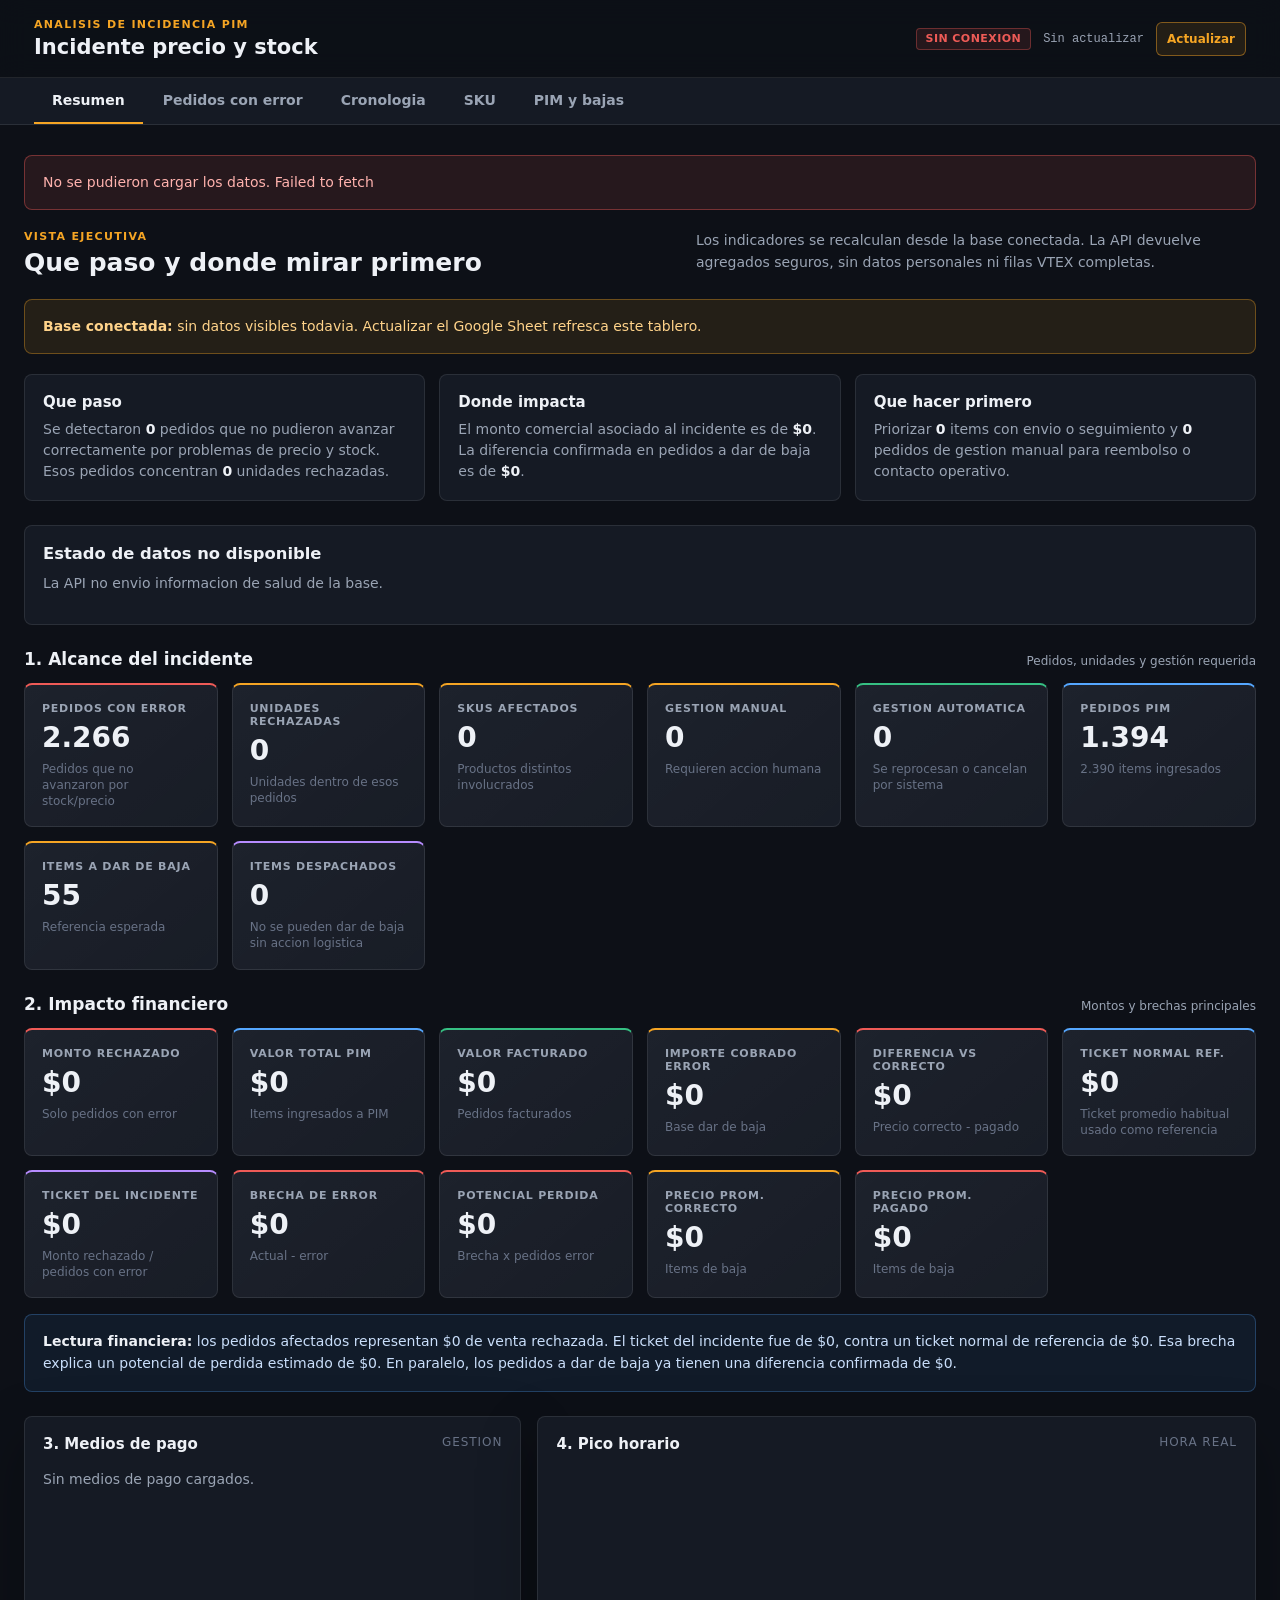
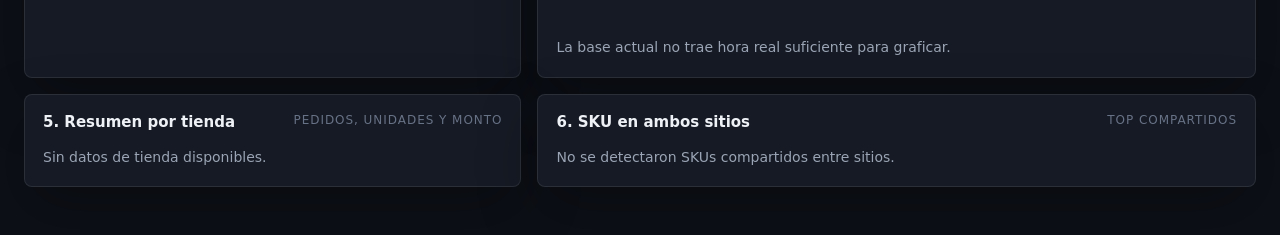
==== index.html @ 4c0b2d89 "Clarify incident summary narrative" ====
<!DOCTYPE html>
<html lang="es">
<head>
  <meta charset="UTF-8">
  <meta name="viewport" content="width=device-width, initial-scale=1.0">
  <title>Incidente PIM - Dashboard operativo</title>
  <link rel="stylesheet" href="styles.css">
</head>
<body>
  <div class="loading-overlay" id="loadingOverlay">
    <div class="loading-spinner"></div>
    <p>Cargando datos del incidente...</p>
  </div>

  <header class="site-header">
    <div>
      <p class="eyebrow">Analisis de incidencia PIM</p>
      <h1>Incidente precio y stock</h1>
    </div>
    <div class="header-actions">
      <span class="status-pill" id="sourceStatus">Conectando</span>
      <span class="last-update" id="lastUpdate">Sin actualizar</span>
      <button class="icon-button" id="refreshButton" type="button" title="Actualizar datos">Actualizar</button>
    </div>
  </header>

  <nav class="nav-tabs" aria-label="Secciones del tablero">
    <button class="nav-tab active" type="button" data-tab="resumen">Resumen</button>
    <button class="nav-tab" type="button" data-tab="errores">Pedidos con error</button>
    <button class="nav-tab" type="button" data-tab="cronologia">Cronologia</button>
    <button class="nav-tab" type="button" data-tab="sku">SKU</button>
    <button class="nav-tab" type="button" data-tab="pim">PIM y bajas</button>
  </nav>

  <main class="main">
    <section class="notice hidden" id="errorBanner"></section>

    <section class="tab-panel active" id="tab-resumen">
      <div class="section-heading">
        <div>
          <p class="eyebrow">Vista ejecutiva</p>
          <h2>Que paso y donde mirar primero</h2>
        </div>
        <p class="section-note">Los indicadores se recalculan desde la base conectada. La API devuelve agregados seguros, sin datos personales ni filas VTEX completas.</p>
      </div>

      <div class="risk-strip" id="riskStrip"></div>
      <div class="story-grid" id="executiveStory"></div>
      <div id="dataHealth"></div>

      <div class="section-subhead">
        <h3>1. Alcance del incidente</h3>
        <span>Pedidos, unidades y gestión requerida</span>
      </div>
      <div class="kpi-grid" id="summaryKpis"></div>

      <div class="section-subhead">
        <h3>2. Impacto financiero</h3>
        <span>Montos y brechas principales</span>
      </div>
      <div class="kpi-grid" id="financialKpis"></div>

      <div class="explain-box" id="financialExplanation"></div>

      <div class="dashboard-grid">
        <article class="panel">
          <div class="panel-header">
            <h3>3. Medios de pago</h3>
            <span>Gestion</span>
          </div>
          <div id="paymentBreakdown"></div>
        </article>

        <article class="panel">
          <div class="panel-header">
            <h3>4. Pico horario</h3>
            <span>Hora real</span>
          </div>
          <div class="hour-chart" id="hourChart"></div>
        </article>
      </div>

      <div class="dashboard-grid lower-grid">
        <article class="panel">
          <div class="panel-header">
            <h3>5. Resumen por tienda</h3>
            <span>Pedidos, unidades y monto</span>
          </div>
          <div id="storeBreakdown"></div>
        </article>

        <article class="panel">
          <div class="panel-header">
            <h3>6. SKU en ambos sitios</h3>
            <span>Top compartidos</span>
          </div>
          <div id="sharedSkuPreview"></div>
        </article>
      </div>
    </section>

    <section class="tab-panel" id="tab-errores">
      <div class="section-heading">
        <div>
          <p class="eyebrow">Pedidos rechazados</p>
          <h2>Pedidos con error</h2>
        </div>
        <p class="section-note">Base orientada a pedidos que no ingresaron a PIM. En modo seguro, esta vista prioriza agregados y evita exponer datos personales.</p>
      </div>

      <div class="toolbar">
        <input class="search-input" id="searchErrores" type="search" placeholder="Buscar pedido, medio de pago o fecha">
        <button class="filter-btn" type="button" data-filter-table="errores" data-filter-field="tipo_pago" data-filter-value="mercado_pago_pro">MercadoPago Pro</button>
        <button class="filter-btn" type="button" data-filter-table="errores" data-filter-field="tipo_pago" data-filter-value="modo">MODO</button>
        <button class="filter-btn" type="button" data-filter-table="errores" data-filter-clear="true">Limpiar</button>
        <span class="row-count" id="countErrores"></span>
      </div>

      <div class="table-wrap">
        <table>
          <thead>
            <tr>
              <th>Fecha alta</th>
              <th>Nro pedido canal</th>
              <th>Medio de pago</th>
              <th>Hora real</th>
              <th>Gestion sugerida</th>
            </tr>
          </thead>
          <tbody id="tbodyErrores"></tbody>
        </table>
      </div>
      <div class="paginator" id="pagerErrores"></div>
    </section>

    <section class="tab-panel" id="tab-cronologia">
      <div class="section-heading">
        <div>
          <p class="eyebrow">Seguimiento</p>
          <h2>Cronologia del incidente</h2>
        </div>
        <p class="section-note">Esta seccion puede alimentarse desde una hoja opcional llamada <strong>cronologia</strong> en Apps Script.</p>
      </div>

      <div class="timeline" id="timeline"></div>
    </section>

    <section class="tab-panel" id="tab-sku">
      <div class="section-heading">
        <div>
          <p class="eyebrow">Productos afectados</p>
          <h2>Analisis por SKU</h2>
        </div>
        <p class="section-note">Ranking calculado desde VTEX o desde una hoja opcional de resumen SKU. No expone datos personales.</p>
      </div>

      <div class="empty-state" id="skuEmpty">
        <h3>Sin ranking SKU disponible</h3>
        <p>Revisar que la hoja <strong>pedidos_vtex</strong> tenga SKU, producto, cantidad y pedido.</p>
      </div>

      <div class="section-subhead">
        <h3>SKUs presentes en ambos sitios</h3>
        <span>Catálogo compartido afectado</span>
      </div>
      <div class="table-wrap hidden" id="sharedSkuTableWrap">
        <table>
          <thead>
            <tr>
              <th>SKU</th>
              <th>Producto</th>
              <th>Sitios</th>
              <th class="td-right">Pedidos</th>
              <th class="td-right">Unidades</th>
              <th class="td-right">Monto</th>
            </tr>
          </thead>
          <tbody id="tbodySharedSku"></tbody>
        </table>
      </div>

      <div class="section-subhead">
        <h3>Ranking general SKU</h3>
        <span>Top por pedidos</span>
      </div>
      <div class="table-wrap hidden" id="skuTableWrap">
        <table>
          <thead>
            <tr>
              <th>SKU</th>
              <th>Producto</th>
              <th>Sitios</th>
              <th class="td-right">Pedidos</th>
              <th class="td-right">Unidades</th>
              <th class="td-right">Monto</th>
            </tr>
          </thead>
          <tbody id="tbodySku"></tbody>
        </table>
      </div>
    </section>

    <section class="tab-panel" id="tab-pim">
      <div class="section-heading">
        <div>
          <p class="eyebrow">Gestion PIM</p>
          <h2>PIM y bajas</h2>
        </div>
        <p class="section-note">Prioriza pedidos a dar de baja y marca envios con seguimiento para accion logistica.</p>
      </div>

      <div class="kpi-grid" id="pimKpis"></div>

      <div class="toolbar">
        <input class="search-input" id="searchBajas" type="search" placeholder="Buscar pedido, SKU, producto o seguimiento">
        <button class="filter-btn" type="button" data-filter-table="bajas" data-filter-dispatch="true">Despachados</button>
        <button class="filter-btn" type="button" data-filter-table="bajas" data-filter-clear="true">Limpiar</button>
        <span class="row-count" id="countBajas"></span>
      </div>

      <div class="table-wrap">
        <table>
          <thead>
            <tr>
              <th>Nro pedido</th>
              <th>SKU</th>
              <th>Producto</th>
              <th class="td-right">Cant.</th>
              <th class="td-right">Pagado</th>
              <th class="td-right">Precio actual</th>
              <th class="td-right">Diff</th>
              <th>Envio</th>
              <th>Seguimiento</th>
              <th>Prioridad</th>
            </tr>
          </thead>
          <tbody id="tbodyBajas"></tbody>
        </table>
      </div>
      <div class="paginator" id="pagerBajas"></div>
    </section>
  </main>

  <script src="config.js"></script>
  <script src="app.js"></script>
</body>
</html>
---- styles.css ----
:root {
  --bg: #0d1017;
  --surface: #151a24;
  --surface-2: #1d2430;
  --surface-3: #232b39;
  --border: rgba(255,255,255,.09);
  --text: #eef1f6;
  --muted: #9aa4b4;
  --quiet: #687286;
  --red: #ef5b57;
  --orange: #f5a524;
  --green: #36c083;
  --blue: #55a7ff;
  --purple: #b78cff;
  --shadow: 0 22px 60px rgba(0,0,0,.28);
}

* {
  box-sizing: border-box;
}

body {
  margin: 0;
  min-height: 100vh;
  background: var(--bg);
  color: var(--text);
  font-family: Inter, "Segoe UI", system-ui, -apple-system, BlinkMacSystemFont, sans-serif;
  font-size: 14px;
}

button,
input {
  font: inherit;
}

.loading-overlay {
  position: fixed;
  inset: 0;
  display: flex;
  z-index: 20;
  align-items: center;
  justify-content: center;
  flex-direction: column;
  gap: 14px;
  background: var(--bg);
  color: var(--muted);
}

.loading-spinner {
  width: 38px;
  height: 38px;
  border-radius: 999px;
  border: 3px solid var(--border);
  border-top-color: var(--orange);
  animation: spin .8s linear infinite;
}

@keyframes spin {
  to { transform: rotate(360deg); }
}

.hidden {
  display: none !important;
}

.site-header {
  position: sticky;
  top: 0;
  z-index: 10;
  display: flex;
  align-items: center;
  justify-content: space-between;
  gap: 20px;
  padding: 18px 34px;
  border-bottom: 1px solid var(--border);
  background: rgba(13,16,23,.94);
  backdrop-filter: blur(14px);
}

.eyebrow {
  margin: 0 0 5px;
  color: var(--orange);
  font-size: 11px;
  font-weight: 750;
  letter-spacing: .12em;
  text-transform: uppercase;
}

h1,
h2,
h3,
p {
  margin-top: 0;
}

h1 {
  margin-bottom: 0;
  font-size: 21px;
  line-height: 1.1;
}

.header-actions {
  display: flex;
  align-items: center;
  gap: 12px;
  color: var(--muted);
  white-space: nowrap;
}

.status-pill,
.badge {
  display: inline-flex;
  align-items: center;
  min-height: 22px;
  padding: 3px 9px;
  border: 1px solid var(--border);
  border-radius: 4px;
  background: var(--surface-2);
  color: var(--muted);
  font-size: 11px;
  font-weight: 750;
  letter-spacing: .04em;
  text-transform: uppercase;
}

.status-pill.ok,
.badge-green { color: var(--green); border-color: rgba(54,192,131,.35); background: rgba(54,192,131,.1); }
.status-pill.warn,
.badge-orange { color: var(--orange); border-color: rgba(245,165,36,.35); background: rgba(245,165,36,.1); }
.status-pill.error,
.badge-red { color: var(--red); border-color: rgba(239,91,87,.35); background: rgba(239,91,87,.11); }
.badge-blue { color: var(--blue); border-color: rgba(85,167,255,.35); background: rgba(85,167,255,.1); }
.badge-purple { color: var(--purple); border-color: rgba(183,140,255,.35); background: rgba(183,140,255,.1); }

.last-update {
  font-family: Consolas, "SFMono-Regular", monospace;
  font-size: 12px;
}

.icon-button {
  min-width: 82px;
  height: 34px;
  padding: 0 10px;
  border: 1px solid rgba(245,165,36,.45);
  border-radius: 6px;
  background: rgba(245,165,36,.1);
  color: var(--orange);
  cursor: pointer;
  font-size: 12px;
  font-weight: 800;
}

.nav-tabs {
  display: flex;
  gap: 2px;
  padding: 0 34px;
  overflow-x: auto;
  border-bottom: 1px solid var(--border);
  background: var(--surface);
}

.nav-tab {
  height: 46px;
  padding: 0 18px;
  border: 0;
  border-bottom: 2px solid transparent;
  background: transparent;
  color: var(--muted);
  cursor: pointer;
  font-weight: 700;
  white-space: nowrap;
}

.nav-tab:hover,
.nav-tab.active {
  color: var(--text);
}

.nav-tab.active {
  border-bottom-color: var(--orange);
}

.main {
  width: min(1420px, calc(100% - 48px));
  margin: 0 auto;
  padding: 30px 0 48px;
}

.tab-panel {
  display: none;
}

.tab-panel.active {
  display: block;
}

.section-heading {
  display: flex;
  justify-content: space-between;
  gap: 28px;
  margin-bottom: 22px;
}

.section-heading h2 {
  margin-bottom: 0;
  font-size: 25px;
}

.section-subhead {
  display: flex;
  align-items: baseline;
  justify-content: space-between;
  gap: 16px;
  margin: 24px 0 14px;
}

.section-subhead h3 {
  margin: 0;
  font-size: 17px;
}

.section-subhead span {
  color: var(--muted);
  font-size: 12px;
}

.section-note {
  max-width: 560px;
  margin-bottom: 0;
  color: var(--muted);
  line-height: 1.55;
}

.notice,
.risk-strip,
.empty-state {
  margin-bottom: 20px;
  padding: 16px 18px;
  border: 1px solid rgba(245,165,36,.35);
  border-radius: 8px;
  background: rgba(245,165,36,.1);
  color: #ffd38a;
  line-height: 1.5;
}

.story-grid {
  display: grid;
  grid-template-columns: repeat(3, minmax(220px, 1fr));
  gap: 14px;
  margin-bottom: 24px;
}

.story-card {
  padding: 18px;
  border: 1px solid var(--border);
  border-radius: 8px;
  background: var(--surface);
}

.story-card h3 {
  margin: 0 0 8px;
  font-size: 15px;
}

.story-card p {
  margin: 0;
  color: var(--muted);
  line-height: 1.5;
}

.story-card strong {
  color: var(--text);
}

.explain-box {
  margin: -8px 0 24px;
  padding: 16px 18px;
  border: 1px solid rgba(85,167,255,.28);
  border-radius: 8px;
  background: rgba(85,167,255,.08);
  color: #c9defa;
  line-height: 1.55;
}

.explain-box strong {
  color: var(--text);
}

.notice.error {
  border-color: rgba(239,91,87,.4);
  background: rgba(239,91,87,.11);
  color: #ffb2ae;
}

.kpi-grid {
  display: grid;
  grid-template-columns: repeat(auto-fit, minmax(190px, 1fr));
  gap: 14px;
  margin-bottom: 24px;
}

.kpi-card {
  min-height: 116px;
  padding: 17px;
  border: 1px solid var(--border);
  border-top: 2px solid var(--accent, var(--blue));
  border-radius: 8px;
  background: linear-gradient(140deg, rgba(255,255,255,.035), rgba(255,255,255,.01)), var(--surface);
}

.kpi-card.red { --accent: var(--red); }
.kpi-card.orange { --accent: var(--orange); }
.kpi-card.green { --accent: var(--green); }
.kpi-card.blue { --accent: var(--blue); }
.kpi-card.purple { --accent: var(--purple); }

.kpi-label {
  margin-bottom: 9px;
  color: var(--muted);
  font-size: 11px;
  font-weight: 800;
  letter-spacing: .07em;
  text-transform: uppercase;
}

.kpi-value {
  font-size: 28px;
  font-weight: 850;
  line-height: 1;
}

.kpi-sub {
  margin-top: 9px;
  color: var(--quiet);
  font-size: 12px;
  line-height: 1.35;
}

.dashboard-grid {
  display: grid;
  grid-template-columns: minmax(320px, .9fr) minmax(420px, 1.3fr);
  gap: 16px;
}

.lower-grid {
  margin-top: 16px;
}

.health-panel {
  margin-bottom: 24px;
  box-shadow: none;
}

.health-grid,
.health-row {
  display: grid;
  grid-template-columns: minmax(180px, 1fr) 90px 120px minmax(180px, 1fr);
  gap: 12px;
  align-items: center;
}

.health-head {
  padding: 0 0 8px;
  color: var(--quiet);
  font-size: 11px;
  font-weight: 850;
  letter-spacing: .08em;
  text-transform: uppercase;
}

.health-row {
  padding: 10px 0;
  border-top: 1px solid var(--border);
}

.health-row strong,
.health-row span {
  display: block;
}

.health-row span,
.health-missing {
  color: var(--muted);
  font-size: 12px;
}

.panel {
  padding: 18px;
  border: 1px solid var(--border);
  border-radius: 8px;
  background: var(--surface);
  box-shadow: var(--shadow);
}

.panel-header {
  display: flex;
  justify-content: space-between;
  gap: 16px;
  margin-bottom: 16px;
  color: var(--quiet);
  font-size: 12px;
  text-transform: uppercase;
  letter-spacing: .08em;
}

.panel-header h3 {
  margin: 0;
  color: var(--text);
  font-size: 15px;
  letter-spacing: 0;
  text-transform: none;
}

.breakdown-row {
  display: grid;
  grid-template-columns: minmax(120px, 1fr) minmax(100px, 180px) 92px 80px;
  align-items: center;
  gap: 12px;
  padding: 10px 0;
  border-top: 1px solid var(--border);
}

.breakdown-row:first-child {
  border-top: 0;
}

.store-row,
.mini-sku-row {
  display: grid;
  grid-template-columns: minmax(120px, 1fr) 80px 90px 110px;
  align-items: center;
  gap: 12px;
  padding: 10px 0;
  border-top: 1px solid var(--border);
}

.mini-sku-row {
  grid-template-columns: minmax(150px, 1fr) 80px 80px 110px;
}

.store-row:first-child,
.mini-sku-row:first-child {
  border-top: 0;
}

.mini-title {
  overflow: hidden;
  color: var(--text);
  font-weight: 700;
  text-overflow: ellipsis;
  white-space: nowrap;
}

.mini-sub {
  color: var(--quiet);
  font-family: Consolas, "SFMono-Regular", monospace;
  font-size: 11px;
}

.bar-track {
  height: 8px;
  overflow: hidden;
  border-radius: 999px;
  background: var(--surface-3);
}

.bar-fill {
  height: 100%;
  border-radius: inherit;
  background: var(--blue);
}

.hour-chart {
  display: grid;
  grid-template-columns: repeat(auto-fit, minmax(36px, 1fr));
  align-items: end;
  gap: 9px;
  min-height: 190px;
  padding-top: 12px;
}

.hour-item {
  display: grid;
  align-items: end;
  gap: 8px;
  min-width: 0;
}

.hour-value {
  min-height: 16px;
  color: var(--muted);
  font-family: Consolas, "SFMono-Regular", monospace;
  font-size: 11px;
  text-align: center;
}

.hour-bar {
  width: 100%;
  min-height: 5px;
  border-radius: 4px 4px 0 0;
  background: var(--blue);
}

.hour-label {
  color: var(--quiet);
  font-family: Consolas, "SFMono-Regular", monospace;
  font-size: 11px;
  text-align: center;
}

.toolbar {
  display: flex;
  align-items: center;
  gap: 10px;
  flex-wrap: wrap;
  margin-bottom: 14px;
}

.search-input {
  width: min(420px, 100%);
  height: 38px;
  padding: 0 12px;
  border: 1px solid var(--border);
  border-radius: 6px;
  background: var(--surface);
  color: var(--text);
  outline: none;
}

.search-input:focus {
  border-color: rgba(85,167,255,.6);
}

.filter-btn {
  min-height: 36px;
  border: 1px solid var(--border);
  border-radius: 6px;
  background: var(--surface-2);
  color: var(--muted);
  cursor: pointer;
  font-weight: 700;
  padding: 0 12px;
}

.filter-btn.active,
.filter-btn:hover {
  color: var(--text);
  border-color: rgba(245,165,36,.45);
}

.row-count {
  margin-left: auto;
  color: var(--muted);
  font-family: Consolas, "SFMono-Regular", monospace;
  font-size: 12px;
}

.table-wrap {
  overflow-x: auto;
  border: 1px solid var(--border);
  border-radius: 8px;
  background: var(--surface);
}

table {
  width: 100%;
  border-collapse: collapse;
}

th,
td {
  padding: 11px 13px;
  border-bottom: 1px solid var(--border);
  text-align: left;
  vertical-align: middle;
}

th {
  background: var(--surface-2);
  color: var(--muted);
  font-size: 11px;
  font-weight: 850;
  letter-spacing: .08em;
  text-transform: uppercase;
  white-space: nowrap;
}

td {
  color: #dfe4ee;
  font-size: 13px;
}

tr.flagged td {
  background: rgba(239,91,87,.08);
}

.td-right {
  text-align: right;
}

.td-mono {
  font-family: Consolas, "SFMono-Regular", monospace;
  font-size: 12px;
}

.paginator {
  display: flex;
  justify-content: flex-end;
  gap: 6px;
  margin-top: 14px;
}

.page-btn {
  min-width: 34px;
  height: 32px;
  border: 1px solid var(--border);
  border-radius: 6px;
  background: var(--surface);
  color: var(--muted);
  cursor: pointer;
}

.page-btn.active {
  color: var(--orange);
  border-color: rgba(245,165,36,.45);
}

.page-btn:disabled {
  opacity: .45;
  cursor: default;
}

.timeline {
  display: grid;
  gap: 12px;
}

.timeline-item {
  display: grid;
  grid-template-columns: 86px 1fr;
  gap: 14px;
  padding: 15px;
  border: 1px solid var(--border);
  border-radius: 8px;
  background: var(--surface);
}

.timeline-time {
  color: var(--orange);
  font-family: Consolas, "SFMono-Regular", monospace;
  font-weight: 800;
}

.timeline-title {
  margin-bottom: 5px;
  font-weight: 800;
}

.timeline-desc {
  margin-bottom: 0;
  color: var(--muted);
  line-height: 1.5;
}

.empty-state {
  border-color: var(--border);
  background: var(--surface);
  color: var(--muted);
}

.empty-state h3 {
  margin-bottom: 6px;
  color: var(--text);
}

@media (max-width: 860px) {
  .site-header,
  .section-heading,
  .dashboard-grid,
  .story-grid {
    grid-template-columns: 1fr;
  }

  .site-header,
  .section-heading {
    display: grid;
  }

  .site-header,
  .nav-tabs {
    padding-left: 18px;
    padding-right: 18px;
  }

  .main {
    width: min(100% - 24px, 1420px);
  }

  .header-actions {
    flex-wrap: wrap;
    white-space: normal;
  }

  .row-count {
    margin-left: 0;
  }

  .breakdown-row {
    grid-template-columns: 1fr;
  }

  .store-row,
  .mini-sku-row {
    grid-template-columns: 1fr;
  }

  .health-grid,
  .health-row {
    grid-template-columns: 1fr;
  }
}
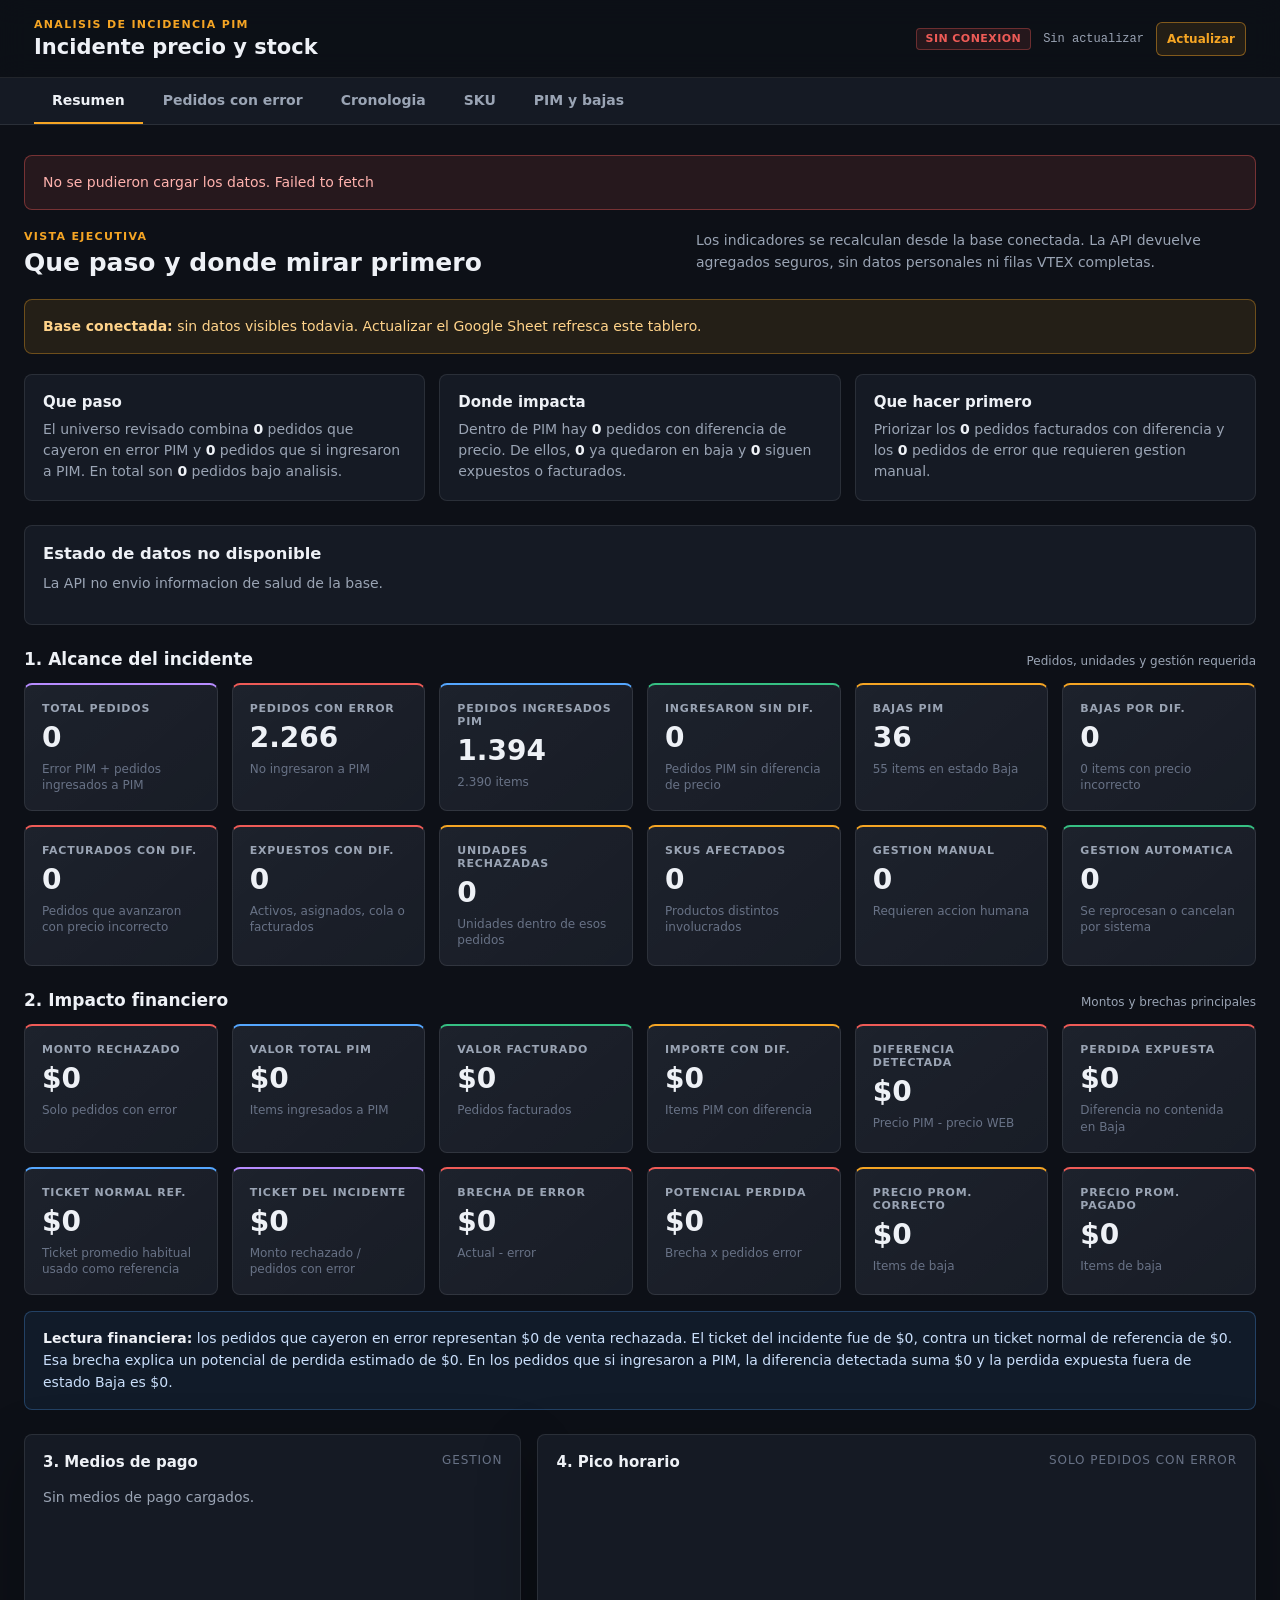
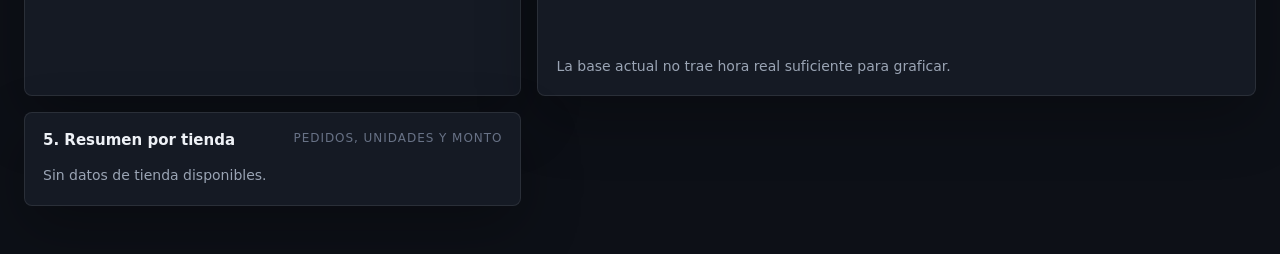
==== commit 91e29022: "Use PIM sheet for price-difference bajas" ====
--- a/index.html
+++ b/index.html
@@ -74,7 +74,7 @@
         <article class="panel">
           <div class="panel-header">
             <h3>4. Pico horario</h3>
-            <span>Hora real</span>
+            <span>Solo pedidos con error</span>
           </div>
           <div class="hour-chart" id="hourChart"></div>
         </article>
@@ -88,14 +88,6 @@
           </div>
           <div id="storeBreakdown"></div>
         </article>
-
-        <article class="panel">
-          <div class="panel-header">
-            <h3>6. SKU en ambos sitios</h3>
-            <span>Top compartidos</span>
-          </div>
-          <div id="sharedSkuPreview"></div>
-        </article>
       </div>
     </section>
 
@@ -105,10 +97,23 @@
           <p class="eyebrow">Pedidos rechazados</p>
           <h2>Pedidos con error</h2>
         </div>
-        <p class="section-note">Base orientada a pedidos que no ingresaron a PIM. En modo seguro, esta vista prioriza agregados y evita exponer datos personales.</p>
-      </div>
-
-      <div class="toolbar">
+        <p class="section-note">Vista operativa protegida. Muestra solo datos necesarios para validar el incidente, sin clientes, emails, telefonos ni direcciones.</p>
+      </div>
+
+      <div class="unlock-panel" id="errorsUnlockPanel">
+        <div>
+          <p class="eyebrow">Acceso protegido</p>
+          <h3>Desbloquear detalle saneado</h3>
+          <p>Ingresar la clave operativa para ver los pedidos con error. La API solo entrega campos seguros.</p>
+        </div>
+        <div class="unlock-actions">
+          <input class="password-input" id="errorPassword" type="password" autocomplete="current-password" placeholder="Clave de acceso">
+          <button class="primary-btn" id="unlockErrorsButton" type="button">Ver pedidos</button>
+          <span class="unlock-status" id="errorUnlockStatus">Detalle bloqueado</span>
+        </div>
+      </div>
+
+      <div class="toolbar locked" id="errorsToolbar">
         <input class="search-input" id="searchErrores" type="search" placeholder="Buscar pedido, medio de pago o fecha">
         <button class="filter-btn" type="button" data-filter-table="errores" data-filter-field="tipo_pago" data-filter-value="mercado_pago_pro">MercadoPago Pro</button>
         <button class="filter-btn" type="button" data-filter-table="errores" data-filter-field="tipo_pago" data-filter-value="modo">MODO</button>
@@ -124,7 +129,10 @@
               <th>Nro pedido canal</th>
               <th>Medio de pago</th>
               <th>Hora real</th>
-              <th>Gestion sugerida</th>
+              <th>Gestion</th>
+              <th>Sitio</th>
+              <th>Unidades</th>
+              <th>Monto</th>
             </tr>
           </thead>
           <tbody id="tbodyErrores"></tbody>
@@ -151,7 +159,7 @@
           <p class="eyebrow">Productos afectados</p>
           <h2>Analisis por SKU</h2>
         </div>
-        <p class="section-note">Ranking calculado desde VTEX o desde una hoja opcional de resumen SKU. No expone datos personales.</p>
+        <p class="section-note">Ranking calculado desde los pedidos VTEX que cayeron en error. El monto sale de la suma de precio total del SKU en esos pedidos.</p>
       </div>
 
       <div class="empty-state" id="skuEmpty">
@@ -160,28 +168,8 @@
       </div>
 
       <div class="section-subhead">
-        <h3>SKUs presentes en ambos sitios</h3>
-        <span>Catálogo compartido afectado</span>
-      </div>
-      <div class="table-wrap hidden" id="sharedSkuTableWrap">
-        <table>
-          <thead>
-            <tr>
-              <th>SKU</th>
-              <th>Producto</th>
-              <th>Sitios</th>
-              <th class="td-right">Pedidos</th>
-              <th class="td-right">Unidades</th>
-              <th class="td-right">Monto</th>
-            </tr>
-          </thead>
-          <tbody id="tbodySharedSku"></tbody>
-        </table>
-      </div>
-
-      <div class="section-subhead">
         <h3>Ranking general SKU</h3>
-        <span>Top por pedidos</span>
+        <span>Monto = suma del precio total VTEX de pedidos con error</span>
       </div>
       <div class="table-wrap hidden" id="skuTableWrap">
         <table>
@@ -206,14 +194,14 @@
           <p class="eyebrow">Gestion PIM</p>
           <h2>PIM y bajas</h2>
         </div>
-        <p class="section-note">Prioriza pedidos a dar de baja y marca envios con seguimiento para accion logistica.</p>
+        <p class="section-note">Las bajas se toman desde <strong>pedidos_pim</strong>. Se separan bajas normales, bajas por diferencia de precio y pedidos que siguieron activos o facturados con diferencia.</p>
       </div>
 
       <div class="kpi-grid" id="pimKpis"></div>
 
       <div class="toolbar">
-        <input class="search-input" id="searchBajas" type="search" placeholder="Buscar pedido, SKU, producto o seguimiento">
-        <button class="filter-btn" type="button" data-filter-table="bajas" data-filter-dispatch="true">Despachados</button>
+        <input class="search-input" id="searchBajas" type="search" placeholder="Buscar pedido, SKU, producto o estado">
+        <button class="filter-btn" type="button" data-filter-table="bajas" data-filter-dispatch="true">Facturados con diferencia</button>
         <button class="filter-btn" type="button" data-filter-table="bajas" data-filter-clear="true">Limpiar</button>
         <span class="row-count" id="countBajas"></span>
       </div>
@@ -229,8 +217,8 @@
               <th class="td-right">Pagado</th>
               <th class="td-right">Precio actual</th>
               <th class="td-right">Diff</th>
-              <th>Envio</th>
-              <th>Seguimiento</th>
+              <th>Estado PIM</th>
+              <th>Tipo</th>
               <th>Prioridad</th>
             </tr>
           </thead>
--- a/styles.css
+++ b/styles.css
@@ -516,6 +516,97 @@
   margin-bottom: 14px;
 }
 
+.unlock-panel {
+  display: flex;
+  align-items: center;
+  justify-content: space-between;
+  gap: 18px;
+  margin-bottom: 14px;
+  padding: 16px 18px;
+  border: 1px solid rgba(85,167,255,.28);
+  border-radius: 8px;
+  background: linear-gradient(90deg, rgba(85,167,255,.10), rgba(245,165,36,.06));
+}
+
+.unlock-panel h3 {
+  margin: 3px 0 5px;
+  font-size: 17px;
+}
+
+.unlock-panel p {
+  margin: 0;
+  color: var(--muted);
+  line-height: 1.45;
+}
+
+.unlock-actions {
+  display: flex;
+  align-items: center;
+  justify-content: flex-end;
+  gap: 10px;
+  flex-wrap: wrap;
+}
+
+.password-input {
+  width: min(240px, 100%);
+  height: 38px;
+  padding: 0 12px;
+  border: 1px solid var(--border);
+  border-radius: 6px;
+  background: var(--surface);
+  color: var(--text);
+  outline: none;
+}
+
+.password-input:focus {
+  border-color: rgba(85,167,255,.6);
+}
+
+.primary-btn {
+  min-height: 38px;
+  border: 1px solid rgba(245,165,36,.55);
+  border-radius: 6px;
+  background: rgba(245,165,36,.16);
+  color: var(--orange);
+  cursor: pointer;
+  font-weight: 850;
+  padding: 0 14px;
+}
+
+.primary-btn:hover {
+  border-color: rgba(245,165,36,.85);
+  color: var(--text);
+}
+
+.primary-btn:disabled {
+  cursor: wait;
+  opacity: .65;
+}
+
+.unlock-status {
+  min-width: 132px;
+  color: var(--muted);
+  font-family: Consolas, "SFMono-Regular", monospace;
+  font-size: 12px;
+}
+
+.unlock-status.ok {
+  color: var(--green);
+}
+
+.unlock-status.error {
+  color: var(--red);
+}
+
+.toolbar.locked {
+  opacity: .55;
+}
+
+.toolbar.locked input,
+.toolbar.locked button {
+  pointer-events: none;
+}
+
 .search-input {
   width: min(420px, 100%);
   height: 38px;
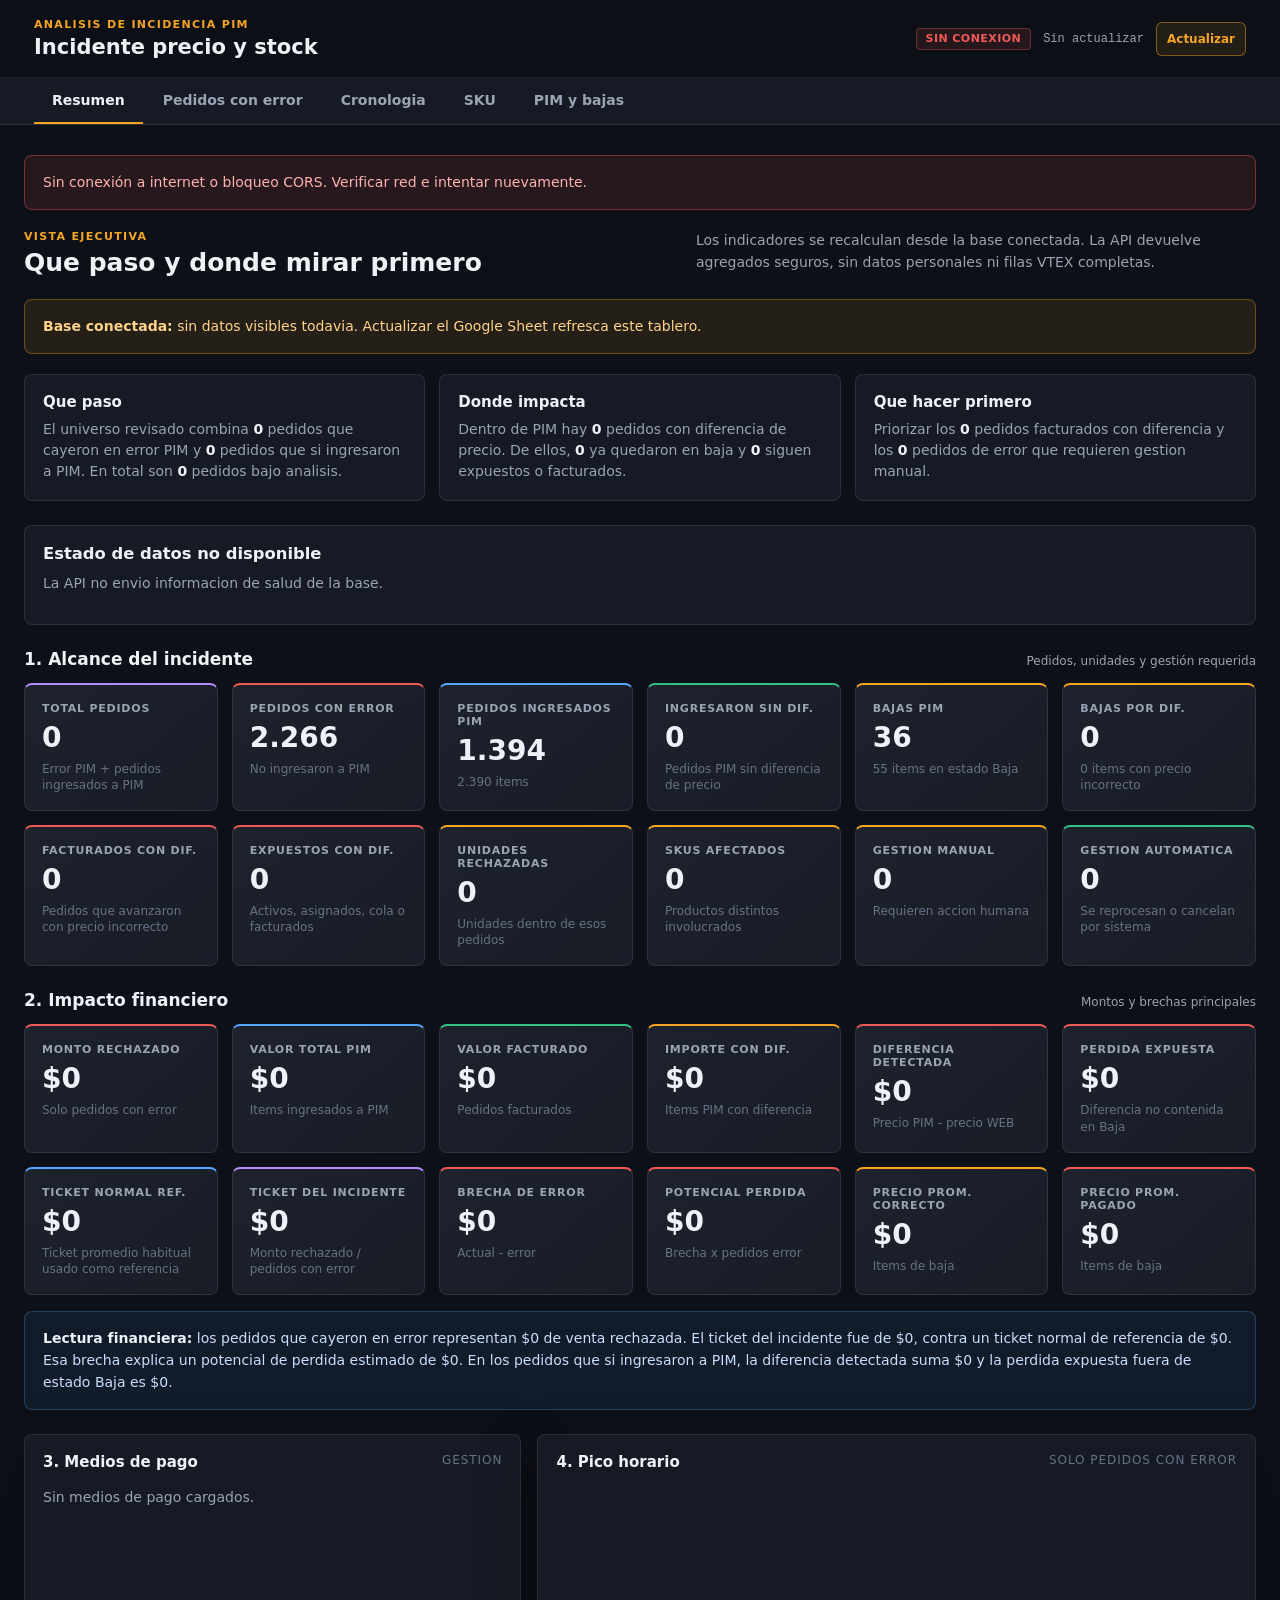
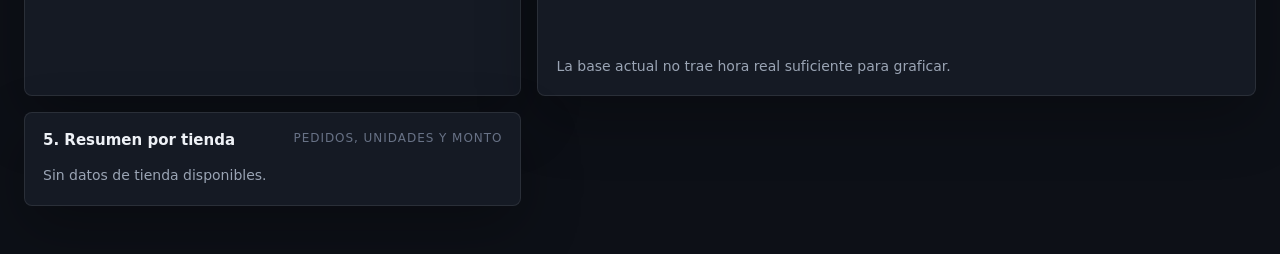
==== commit 9af3b3b1: "Add CSV export for pedidos-error and bajas-prioritarias tables exportCsv() generates a BOM-prefixed " ====
--- a/index.html
+++ b/index.html
@@ -119,6 +119,7 @@
         <button class="filter-btn" type="button" data-filter-table="errores" data-filter-field="tipo_pago" data-filter-value="modo">MODO</button>
         <button class="filter-btn" type="button" data-filter-table="errores" data-filter-clear="true">Limpiar</button>
         <span class="row-count" id="countErrores"></span>
+        <button class="filter-btn" type="button" id="exportErroresBtn">Exportar CSV</button>
       </div>
 
       <div class="table-wrap">
@@ -204,6 +205,7 @@
         <button class="filter-btn" type="button" data-filter-table="bajas" data-filter-dispatch="true">Facturados con diferencia</button>
         <button class="filter-btn" type="button" data-filter-table="bajas" data-filter-clear="true">Limpiar</button>
         <span class="row-count" id="countBajas"></span>
+        <button class="filter-btn" type="button" id="exportBajasBtn">Exportar CSV</button>
       </div>
 
       <div class="table-wrap">
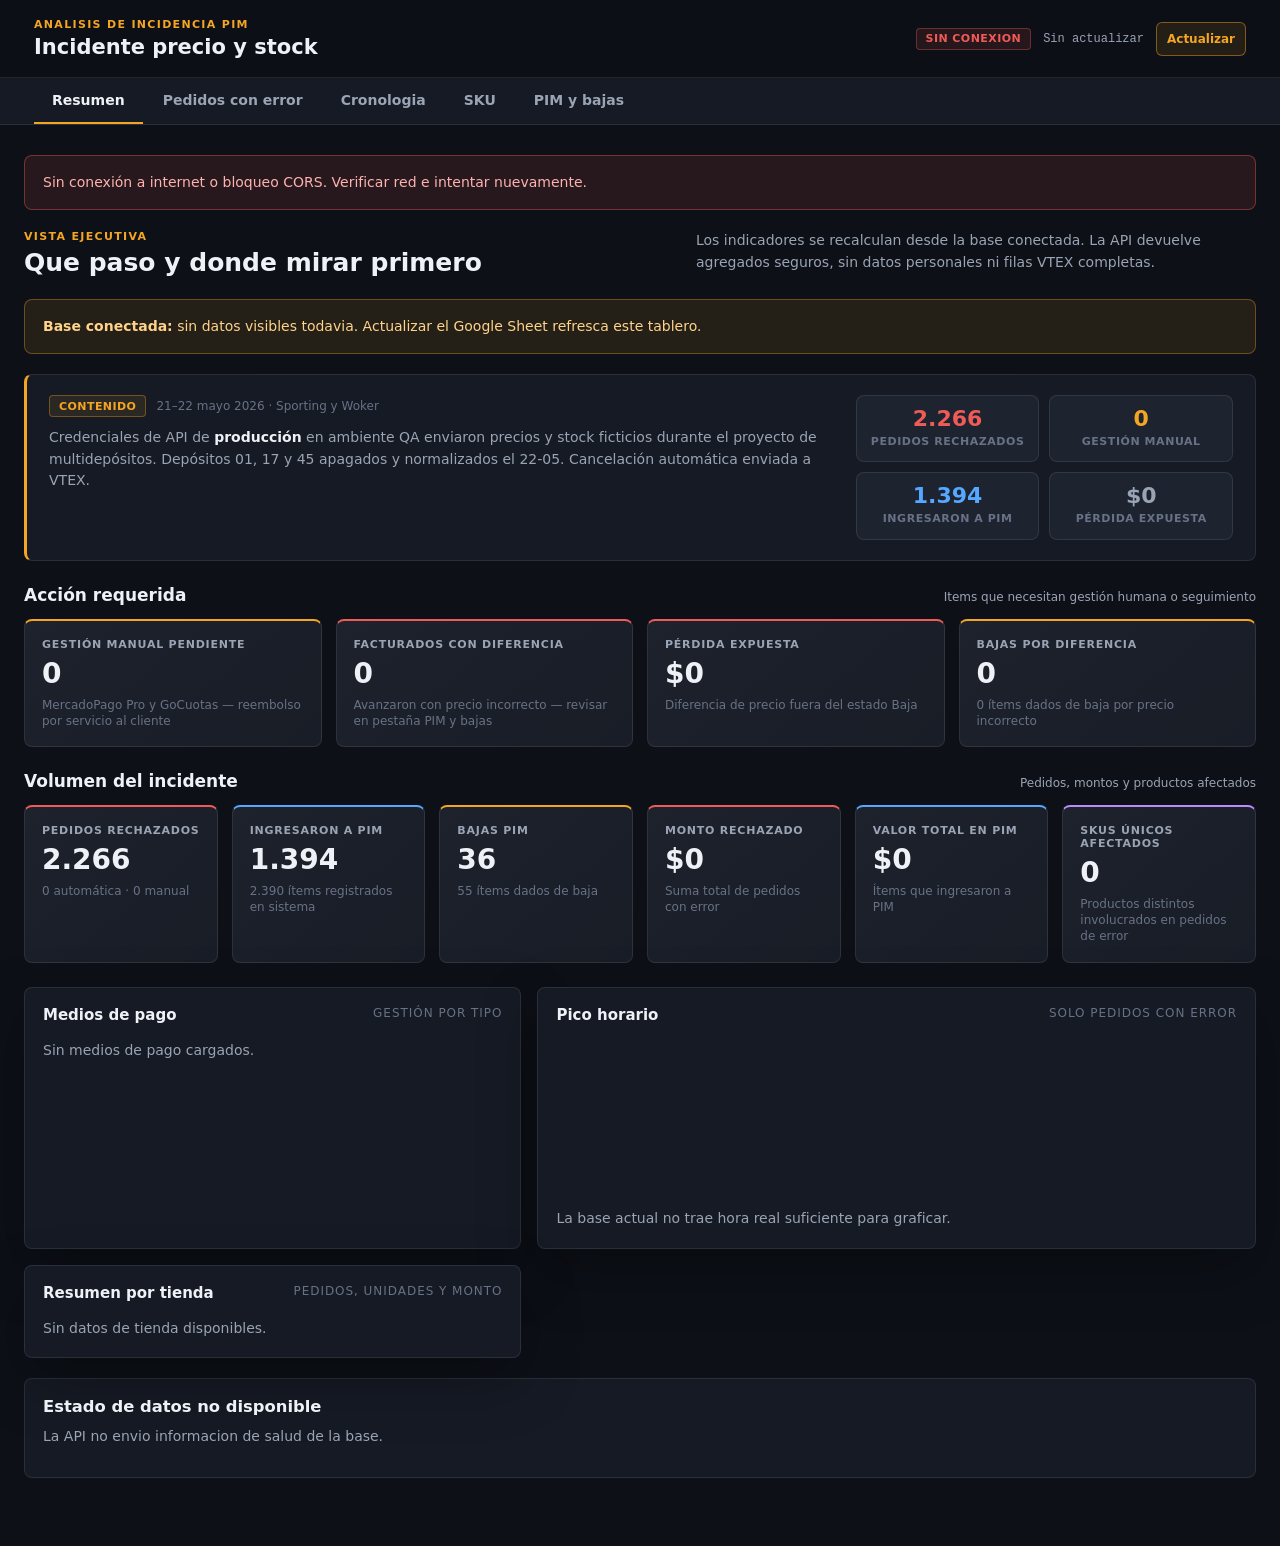
==== commit 02eb109d: "Audit dashboard: improve clarity, reduce noise, add visual hierarchy - Replace verbose 5-card execut" ====
--- a/index.html
+++ b/index.html
@@ -45,35 +45,32 @@
       </div>
 
       <div class="risk-strip" id="riskStrip"></div>
-      <div class="story-grid" id="executiveStory"></div>
-      <div id="dataHealth"></div>
+      <div id="executiveStory"></div>
 
       <div class="section-subhead">
-        <h3>1. Alcance del incidente</h3>
-        <span>Pedidos, unidades y gestión requerida</span>
+        <h3>Acción requerida</h3>
+        <span>Items que necesitan gestión humana o seguimiento</span>
       </div>
       <div class="kpi-grid" id="summaryKpis"></div>
 
       <div class="section-subhead">
-        <h3>2. Impacto financiero</h3>
-        <span>Montos y brechas principales</span>
+        <h3>Volumen del incidente</h3>
+        <span>Pedidos, montos y productos afectados</span>
       </div>
       <div class="kpi-grid" id="financialKpis"></div>
-
-      <div class="explain-box" id="financialExplanation"></div>
 
       <div class="dashboard-grid">
         <article class="panel">
           <div class="panel-header">
-            <h3>3. Medios de pago</h3>
-            <span>Gestion</span>
+            <h3>Medios de pago</h3>
+            <span>Gestión por tipo</span>
           </div>
           <div id="paymentBreakdown"></div>
         </article>
 
         <article class="panel">
           <div class="panel-header">
-            <h3>4. Pico horario</h3>
+            <h3>Pico horario</h3>
             <span>Solo pedidos con error</span>
           </div>
           <div class="hour-chart" id="hourChart"></div>
@@ -83,12 +80,14 @@
       <div class="dashboard-grid lower-grid">
         <article class="panel">
           <div class="panel-header">
-            <h3>5. Resumen por tienda</h3>
+            <h3>Resumen por tienda</h3>
             <span>Pedidos, unidades y monto</span>
           </div>
           <div id="storeBreakdown"></div>
         </article>
       </div>
+
+      <div id="dataHealth"></div>
     </section>
 
     <section class="tab-panel" id="tab-errores">
@@ -146,9 +145,16 @@
       <div class="section-heading">
         <div>
           <p class="eyebrow">Seguimiento</p>
-          <h2>Cronologia del incidente</h2>
-        </div>
-        <p class="section-note">Esta seccion puede alimentarse desde una hoja opcional llamada <strong>cronologia</strong> en Apps Script.</p>
+          <h2>Cronología del incidente</h2>
+        </div>
+        <p class="section-note">Eventos del 21 y 22 de mayo 2026. Se puede actualizar desde la hoja <strong>cronologia</strong> en Apps Script.</p>
+      </div>
+
+      <div class="timeline-legend">
+        <span class="badge badge-blue">Detección</span>
+        <span class="badge badge-orange">Acción</span>
+        <span class="badge badge-purple">Escalado</span>
+        <span class="badge badge-green">Resolución</span>
       </div>
 
       <div class="timeline" id="timeline"></div>
@@ -158,9 +164,9 @@
       <div class="section-heading">
         <div>
           <p class="eyebrow">Productos afectados</p>
-          <h2>Analisis por SKU</h2>
-        </div>
-        <p class="section-note">Ranking calculado desde los pedidos VTEX que cayeron en error. El monto sale de la suma de precio total del SKU en esos pedidos.</p>
+          <h2>Análisis por SKU</h2>
+        </div>
+        <p class="section-note">Ranking calculado desde los pedidos VTEX que cayeron en error. Monto = suma del precio total VTEX en esos pedidos.</p>
       </div>
 
       <div class="empty-state" id="skuEmpty">
@@ -168,9 +174,14 @@
         <p>Revisar que la hoja <strong>pedidos_vtex</strong> tenga SKU, producto, cantidad y pedido.</p>
       </div>
 
+      <div class="toolbar" id="skuToolbar">
+        <input class="search-input" id="searchSku" type="search" placeholder="Buscar SKU o producto">
+        <span class="row-count" id="countSku"></span>
+      </div>
+
       <div class="section-subhead">
-        <h3>Ranking general SKU</h3>
-        <span>Monto = suma del precio total VTEX de pedidos con error</span>
+        <h3>Ranking por impacto</h3>
+        <span>Ordenado por pedidos con error · monto = suma precio VTEX</span>
       </div>
       <div class="table-wrap hidden" id="skuTableWrap">
         <table>
@@ -192,18 +203,18 @@
     <section class="tab-panel" id="tab-pim">
       <div class="section-heading">
         <div>
-          <p class="eyebrow">Gestion PIM</p>
+          <p class="eyebrow">Gestión PIM</p>
           <h2>PIM y bajas</h2>
         </div>
-        <p class="section-note">Las bajas se toman desde <strong>pedidos_pim</strong>. Se separan bajas normales, bajas por diferencia de precio y pedidos que siguieron activos o facturados con diferencia.</p>
+        <p class="section-note">Pedidos que ingresaron a PIM. Las filas en rojo son <strong>urgentes</strong>: ya estaban facturados o despachados con precio incorrecto.</p>
       </div>
 
       <div class="kpi-grid" id="pimKpis"></div>
 
       <div class="toolbar">
         <input class="search-input" id="searchBajas" type="search" placeholder="Buscar pedido, SKU, producto o estado">
-        <button class="filter-btn" type="button" data-filter-table="bajas" data-filter-dispatch="true">Facturados con diferencia</button>
-        <button class="filter-btn" type="button" data-filter-table="bajas" data-filter-clear="true">Limpiar</button>
+        <button class="filter-btn" type="button" data-filter-table="bajas" data-filter-dispatch="true">Solo urgentes (facturados)</button>
+        <button class="filter-btn" type="button" data-filter-table="bajas" data-filter-clear="true">Limpiar filtro</button>
         <span class="row-count" id="countBajas"></span>
         <button class="filter-btn" type="button" id="exportBajasBtn">Exportar CSV</button>
       </div>
@@ -217,10 +228,9 @@
               <th>Producto</th>
               <th class="td-right">Cant.</th>
               <th class="td-right">Pagado</th>
-              <th class="td-right">Precio actual</th>
-              <th class="td-right">Diff</th>
+              <th class="td-right">Precio correcto</th>
+              <th class="td-right">Diferencia</th>
               <th>Estado PIM</th>
-              <th>Tipo</th>
               <th>Prioridad</th>
             </tr>
           </thead>
--- a/styles.css
+++ b/styles.css
@@ -764,6 +764,145 @@
   color: var(--text);
 }
 
+/* ── Incident brief ─────────────────────────────────────────── */
+.incident-brief {
+  display: grid;
+  grid-template-columns: 1fr auto;
+  gap: 24px;
+  align-items: start;
+  margin-bottom: 24px;
+  padding: 20px 22px;
+  border: 1px solid var(--border);
+  border-left: 3px solid var(--orange);
+  border-radius: 8px;
+  background: var(--surface);
+}
+
+.brief-meta {
+  display: flex;
+  align-items: center;
+  gap: 10px;
+  margin-bottom: 10px;
+}
+
+.brief-date {
+  color: var(--quiet);
+  font-size: 12px;
+}
+
+.brief-cause {
+  color: var(--muted);
+  line-height: 1.55;
+  margin: 0 0 10px;
+}
+
+.brief-cause strong { color: var(--text); }
+
+.brief-alert {
+  padding: 9px 12px;
+  border: 1px solid rgba(245,165,36,.28);
+  border-radius: 6px;
+  background: rgba(245,165,36,.09);
+  color: #ffd38a;
+  font-size: 13px;
+  line-height: 1.4;
+}
+
+.brief-alert strong { color: var(--orange); }
+
+.brief-stats {
+  display: grid;
+  grid-template-columns: repeat(2, 1fr);
+  gap: 10px;
+}
+
+.brief-stat {
+  padding: 12px 14px;
+  border: 1px solid var(--border);
+  border-radius: 8px;
+  background: var(--surface-2);
+  text-align: center;
+  min-width: 96px;
+}
+
+.brief-val {
+  font-size: 22px;
+  font-weight: 850;
+  line-height: 1;
+  margin-bottom: 5px;
+}
+
+.brief-val.red    { color: var(--red); }
+.brief-val.orange { color: var(--orange); }
+.brief-val.blue   { color: var(--blue); }
+.brief-val.green  { color: var(--green); }
+.brief-val.muted  { color: var(--muted); }
+
+.brief-key {
+  color: var(--quiet);
+  font-size: 11px;
+  font-weight: 700;
+  text-transform: uppercase;
+  letter-spacing: .05em;
+  line-height: 1.3;
+}
+
+/* ── Timeline types ─────────────────────────────────────────── */
+.timeline-item.tl-detection  { border-left: 3px solid var(--blue); }
+.timeline-item.tl-action      { border-left: 3px solid var(--orange); }
+.timeline-item.tl-escalation  { border-left: 3px solid var(--purple); }
+.timeline-item.tl-resolution  { border-left: 3px solid var(--green); }
+
+.timeline-title-row {
+  display: flex;
+  justify-content: space-between;
+  align-items: flex-start;
+  gap: 12px;
+  margin-bottom: 5px;
+}
+
+.timeline-title-row .timeline-title {
+  margin-bottom: 0;
+  flex: 1;
+}
+
+.timeline-day-sep {
+  display: flex;
+  align-items: center;
+  gap: 12px;
+  margin: 20px 0 8px;
+  color: var(--quiet);
+  font-size: 11px;
+  font-weight: 850;
+  letter-spacing: .1em;
+  text-transform: uppercase;
+}
+
+.timeline-day-sep::after {
+  content: "";
+  flex: 1;
+  height: 1px;
+  background: var(--border);
+}
+
+.timeline-legend {
+  display: flex;
+  gap: 8px;
+  flex-wrap: wrap;
+  margin-bottom: 18px;
+}
+
+/* ── Diff column ────────────────────────────────────────────── */
+.td-diff-neg {
+  color: var(--red);
+  font-weight: 700;
+}
+
+/* ── Data health (movido al final) ──────────────────────────── */
+#dataHealth {
+  margin-top: 20px;
+}
+
 @media (max-width: 860px) {
   .site-header,
   .section-heading,
@@ -809,4 +948,12 @@
   .health-row {
     grid-template-columns: 1fr;
   }
-}
+
+  .incident-brief {
+    grid-template-columns: 1fr;
+  }
+
+  .brief-stats {
+    grid-template-columns: repeat(2, 1fr);
+  }
+}
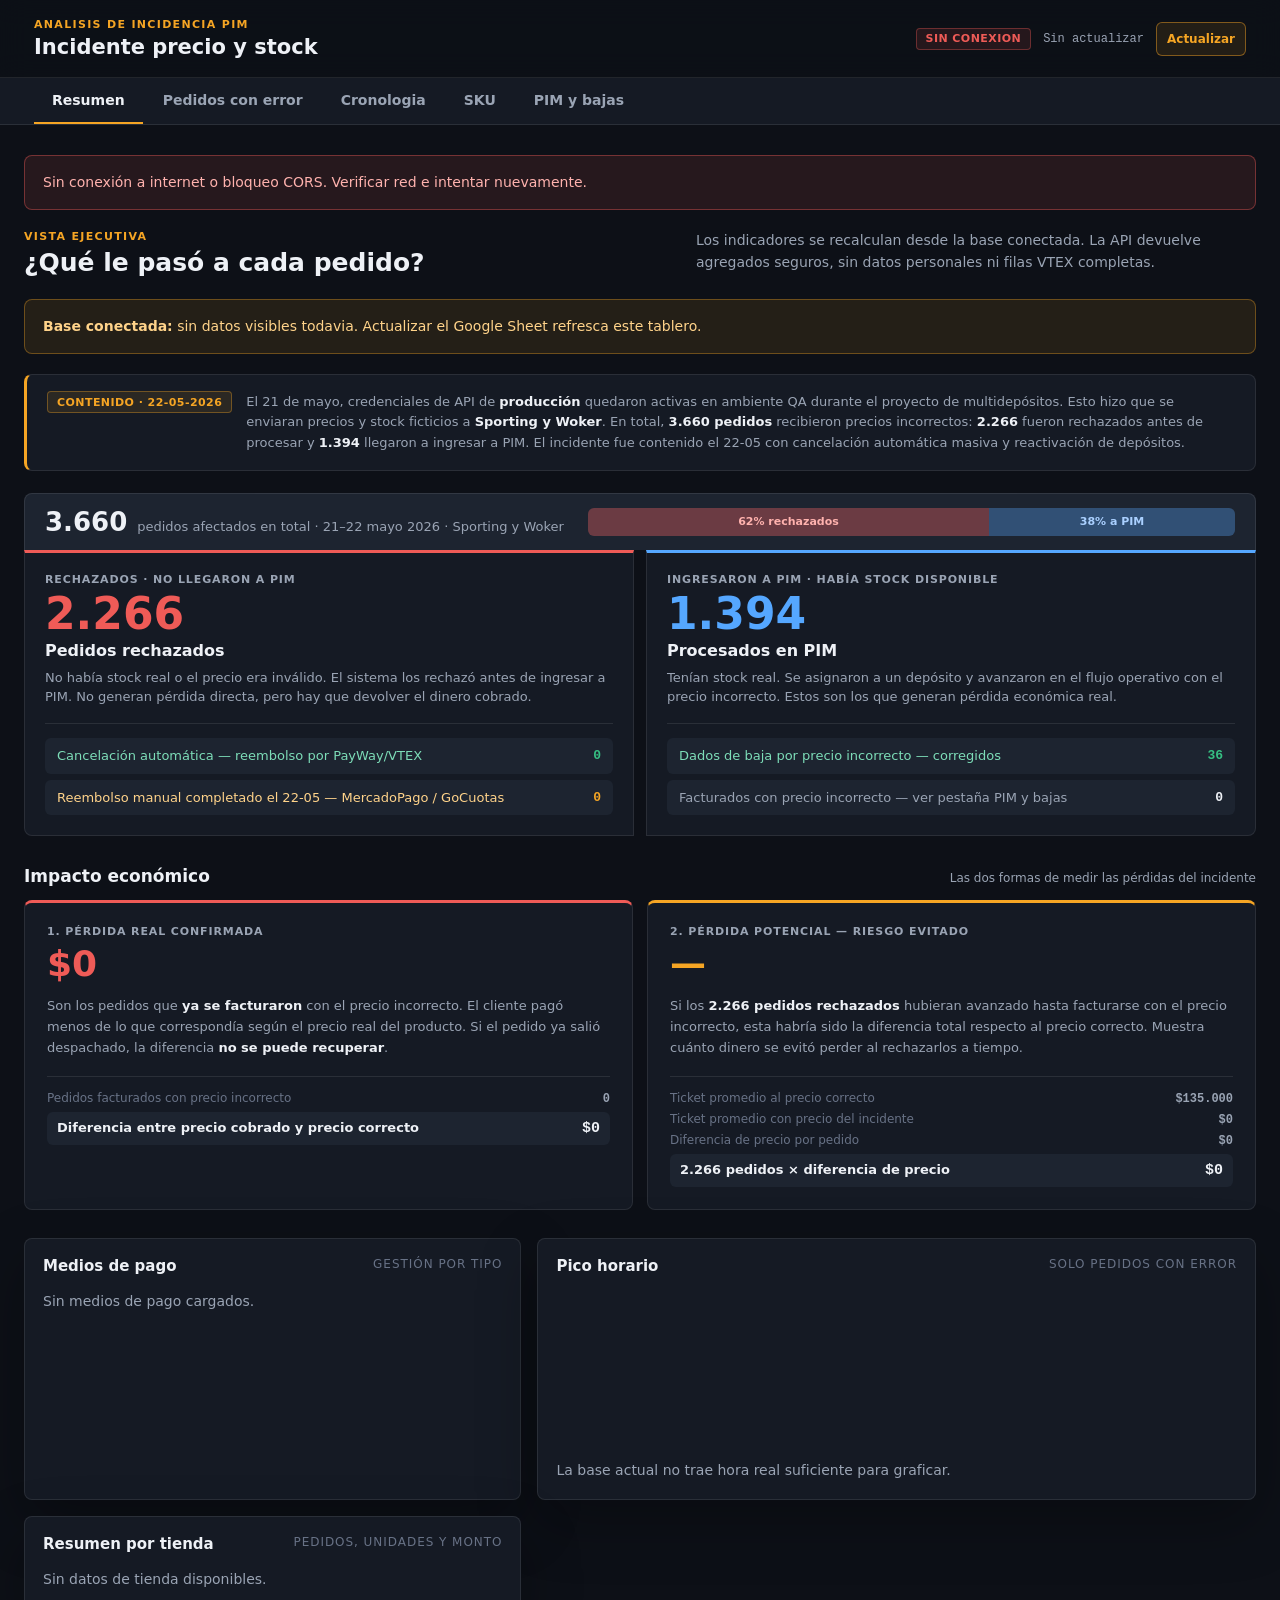
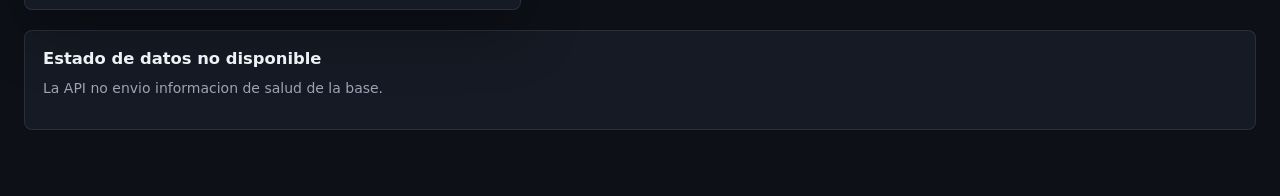
==== commit 86a79cd9: "Redesign Resumen tab: order flow + financial impact cards" ====
--- a/index.html
+++ b/index.html
@@ -39,25 +39,20 @@
       <div class="section-heading">
         <div>
           <p class="eyebrow">Vista ejecutiva</p>
-          <h2>Que paso y donde mirar primero</h2>
+          <h2>¿Qué le pasó a cada pedido?</h2>
         </div>
         <p class="section-note">Los indicadores se recalculan desde la base conectada. La API devuelve agregados seguros, sin datos personales ni filas VTEX completas.</p>
       </div>
 
       <div class="risk-strip" id="riskStrip"></div>
-      <div id="executiveStory"></div>
+      <div id="incidentContext"></div>
+      <div id="orderFlow"></div>
 
       <div class="section-subhead">
-        <h3>Acción requerida</h3>
-        <span>Items que necesitan gestión humana o seguimiento</span>
-      </div>
-      <div class="kpi-grid" id="summaryKpis"></div>
-
-      <div class="section-subhead">
-        <h3>Volumen del incidente</h3>
-        <span>Pedidos, montos y productos afectados</span>
-      </div>
-      <div class="kpi-grid" id="financialKpis"></div>
+        <h3>Impacto económico</h3>
+        <span>Las dos formas de medir las pérdidas del incidente</span>
+      </div>
+      <div id="financialImpactSection"></div>
 
       <div class="dashboard-grid">
         <article class="panel">
--- a/styles.css
+++ b/styles.css
@@ -903,6 +903,254 @@
   margin-top: 20px;
 }
 
+/* ── Incident context ───────────────────────────────────────── */
+.incident-context {
+  display: flex;
+  align-items: baseline;
+  flex-wrap: wrap;
+  gap: 10px 14px;
+  margin-bottom: 22px;
+  padding: 16px 20px;
+  border: 1px solid var(--border);
+  border-left: 3px solid var(--orange);
+  border-radius: 8px;
+  background: var(--surface);
+}
+
+.incident-context-text {
+  flex: 1;
+  min-width: 240px;
+  margin: 0;
+  color: var(--muted);
+  font-size: 13px;
+  line-height: 1.6;
+}
+
+.incident-context-text strong { color: var(--text); }
+
+/* ── Order flow ─────────────────────────────────────────────── */
+.order-flow {
+  margin-bottom: 30px;
+}
+
+.flow-summary-bar {
+  display: flex;
+  align-items: center;
+  gap: 24px;
+  padding: 14px 20px;
+  border: 1px solid var(--border);
+  border-bottom: none;
+  border-radius: 8px 8px 0 0;
+  background: var(--surface-2);
+}
+
+.flow-summary-left {
+  display: flex;
+  align-items: baseline;
+  gap: 10px;
+  white-space: nowrap;
+}
+
+.flow-summary-number {
+  font-size: 26px;
+  font-weight: 850;
+  line-height: 1;
+}
+
+.flow-summary-label {
+  color: var(--muted);
+  font-size: 13px;
+}
+
+.flow-split-bar {
+  display: flex;
+  flex: 1;
+  height: 28px;
+  overflow: hidden;
+  border-radius: 6px;
+  background: var(--surface-3);
+  min-width: 160px;
+}
+
+.flow-split-seg {
+  display: flex;
+  align-items: center;
+  justify-content: center;
+  overflow: hidden;
+  font-size: 11px;
+  font-weight: 700;
+  white-space: nowrap;
+  transition: width .3s ease;
+}
+
+.flow-split-seg span {
+  padding: 0 8px;
+  overflow: hidden;
+  text-overflow: ellipsis;
+}
+
+.flow-split-red  { background: rgba(239,91,87,.35); color: #ffb2ae; }
+.flow-split-blue { background: rgba(85,167,255,.3); color: #aad0ff; }
+
+.flow-buckets {
+  display: grid;
+  grid-template-columns: 1fr 1fr;
+  gap: 0 12px;
+}
+
+.flow-bucket {
+  padding: 20px;
+  border: 1px solid var(--border);
+  border-top: none;
+  background: var(--surface);
+}
+
+.flow-bucket.bucket-rejected {
+  border-radius: 0 0 0 8px;
+  border-top: 3px solid var(--red);
+}
+
+.flow-bucket.bucket-pim {
+  border-radius: 0 0 8px 0;
+  border-top: 3px solid var(--blue);
+}
+
+.flow-bucket-eyebrow {
+  margin-bottom: 6px;
+  color: var(--muted);
+  font-size: 11px;
+  font-weight: 800;
+  letter-spacing: .08em;
+  text-transform: uppercase;
+}
+
+.flow-bucket-number {
+  font-size: 44px;
+  font-weight: 850;
+  line-height: 1;
+}
+
+.flow-bucket-number.red  { color: var(--red); }
+.flow-bucket-number.blue { color: var(--blue); }
+
+.flow-bucket-title {
+  margin: 5px 0 8px;
+  font-size: 16px;
+  font-weight: 800;
+}
+
+.flow-bucket-desc {
+  margin-bottom: 16px;
+  color: var(--muted);
+  font-size: 13px;
+  line-height: 1.5;
+}
+
+.flow-rows {
+  display: flex;
+  flex-direction: column;
+  gap: 6px;
+  padding-top: 14px;
+  border-top: 1px solid var(--border);
+}
+
+.flow-row {
+  display: flex;
+  align-items: center;
+  justify-content: space-between;
+  gap: 12px;
+  padding: 9px 12px;
+  border-radius: 6px;
+  background: var(--surface-2);
+  font-size: 13px;
+}
+
+.flow-row-label { color: var(--muted); flex: 1; line-height: 1.35; }
+.flow-row-val   { font-weight: 700; font-family: Consolas, "SFMono-Regular", monospace; white-space: nowrap; }
+
+.flow-row.green .flow-row-label  { color: #7dddb8; }
+.flow-row.green .flow-row-val    { color: var(--green); }
+.flow-row.orange .flow-row-label { color: #ffd38a; }
+.flow-row.orange .flow-row-val   { color: var(--orange); }
+.flow-row.red .flow-row-label    { color: #ffb2ae; }
+.flow-row.red .flow-row-val      { color: var(--red); }
+
+/* ── Financial impact cards ─────────────────────────────────── */
+.loss-cards {
+  display: grid;
+  grid-template-columns: 1fr 1fr;
+  gap: 14px;
+  margin-bottom: 28px;
+}
+
+.loss-card {
+  padding: 22px;
+  border: 1px solid var(--border);
+  border-radius: 8px;
+  background: var(--surface);
+}
+
+.loss-card.loss-real     { border-top: 3px solid var(--red); }
+.loss-card.loss-potential { border-top: 3px solid var(--orange); }
+
+.loss-card-eyebrow {
+  margin-bottom: 8px;
+  color: var(--muted);
+  font-size: 11px;
+  font-weight: 800;
+  letter-spacing: .08em;
+  text-transform: uppercase;
+}
+
+.loss-card-amount {
+  margin-bottom: 14px;
+  font-size: 36px;
+  font-weight: 850;
+  line-height: 1;
+}
+
+.loss-card.loss-real     .loss-card-amount { color: var(--red); }
+.loss-card.loss-potential .loss-card-amount { color: var(--orange); }
+
+.loss-card-explain {
+  margin-bottom: 18px;
+  color: var(--muted);
+  font-size: 13px;
+  line-height: 1.6;
+}
+
+.loss-card-explain strong { color: var(--text); }
+
+.loss-detail-rows {
+  display: flex;
+  flex-direction: column;
+  gap: 6px;
+  padding-top: 14px;
+  border-top: 1px solid var(--border);
+}
+
+.loss-detail-row {
+  display: flex;
+  justify-content: space-between;
+  align-items: baseline;
+  gap: 16px;
+  font-size: 12px;
+  color: var(--quiet);
+}
+
+.loss-detail-row strong { color: var(--muted); font-family: Consolas, "SFMono-Regular", monospace; }
+
+.loss-detail-row.highlight {
+  padding: 8px 10px;
+  border-radius: 6px;
+  background: var(--surface-2);
+  color: var(--text);
+  font-size: 13px;
+  font-weight: 700;
+}
+
+.loss-detail-row.highlight strong { color: var(--text); font-size: 15px; }
+
 @media (max-width: 860px) {
   .site-header,
   .section-heading,
@@ -956,4 +1204,27 @@
   .brief-stats {
     grid-template-columns: repeat(2, 1fr);
   }
-}
+
+  .flow-buckets,
+  .loss-cards {
+    grid-template-columns: 1fr;
+  }
+
+  .flow-bucket.bucket-rejected {
+    border-radius: 0;
+  }
+
+  .flow-bucket.bucket-pim {
+    border-radius: 0 0 8px 8px;
+  }
+
+  .flow-summary-bar {
+    flex-direction: column;
+    align-items: flex-start;
+    gap: 10px;
+  }
+
+  .flow-split-bar {
+    width: 100%;
+  }
+}
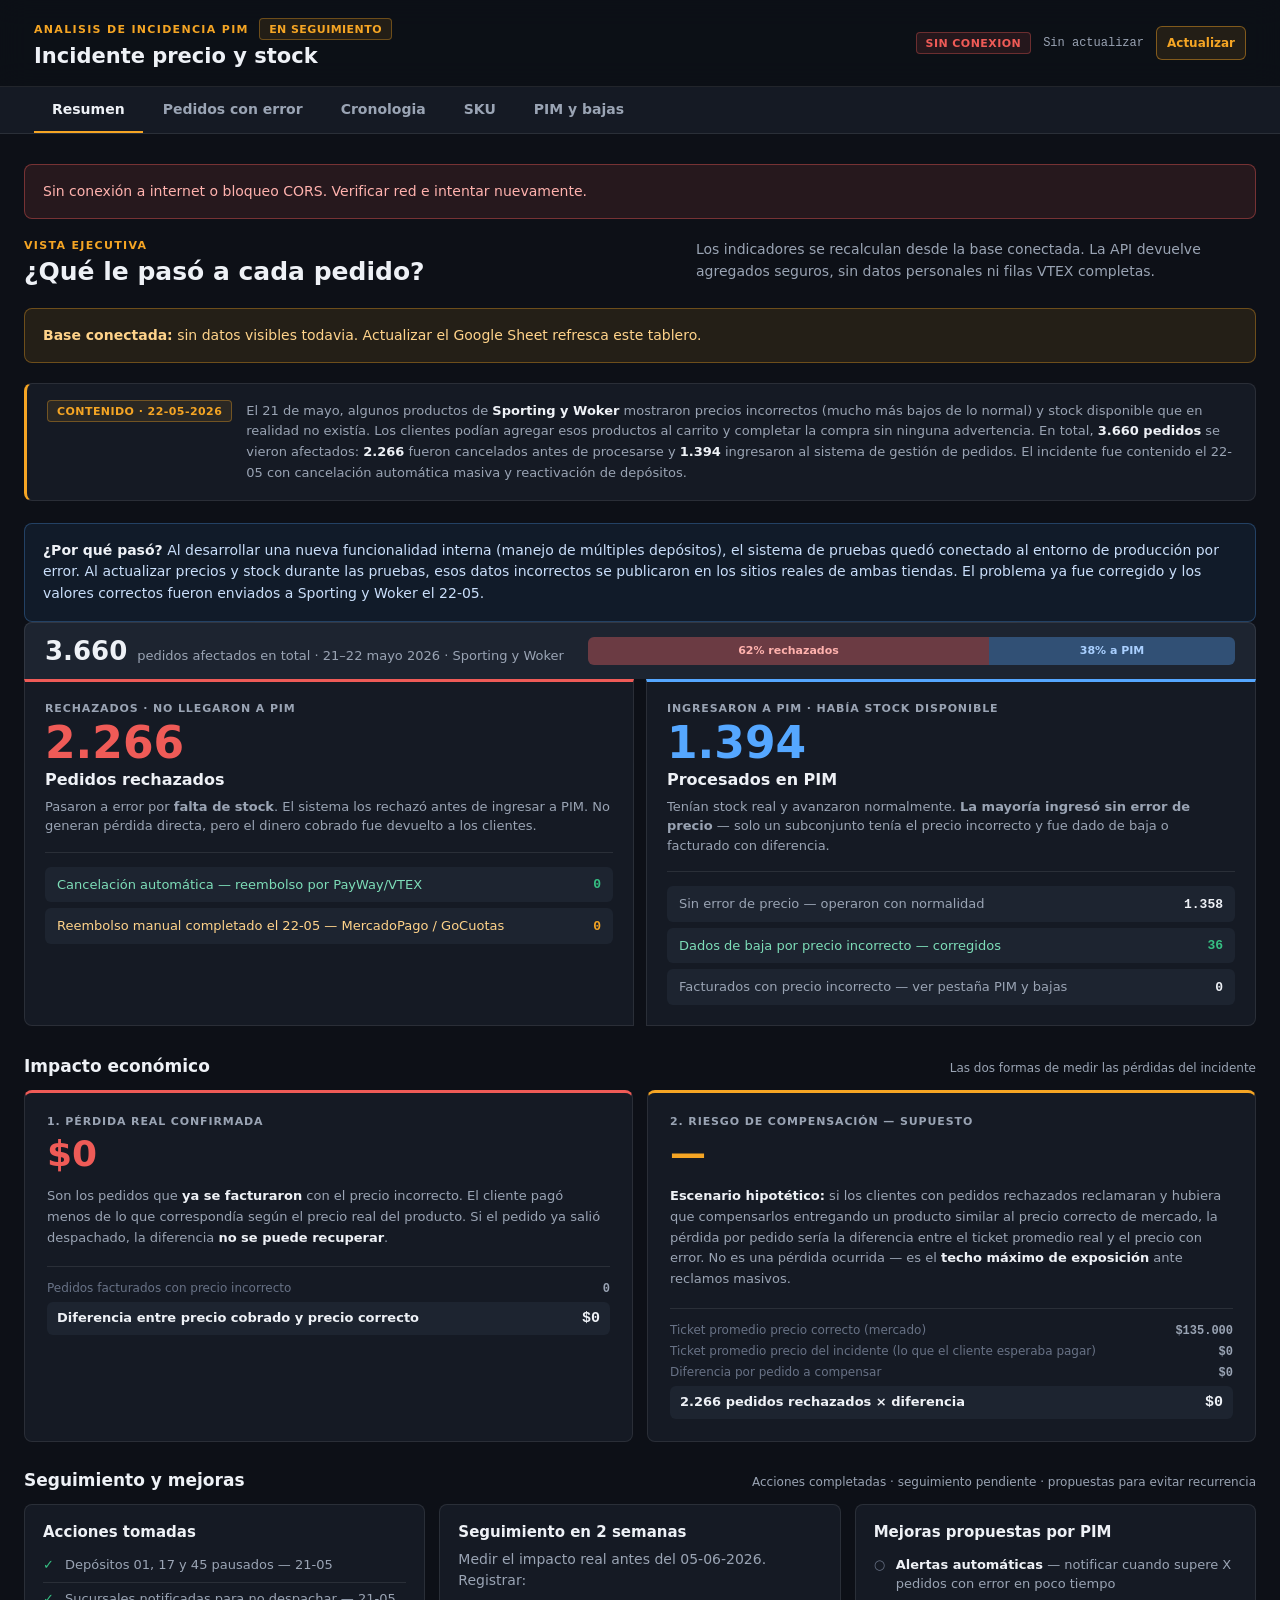
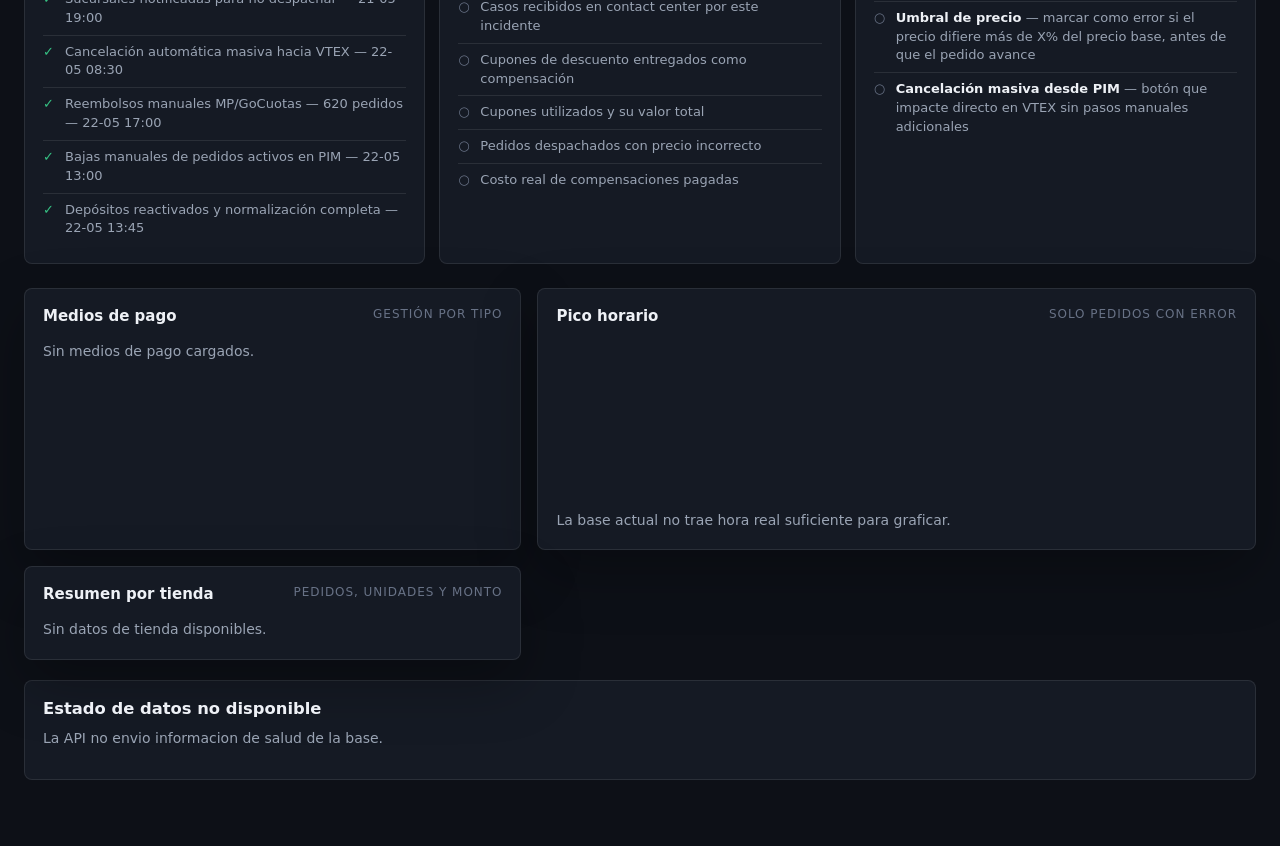
==== commit 02a2aa68: "Add plain-language context, unique clients metric, improvements section, store filters, and incident" ====
--- a/index.html
+++ b/index.html
@@ -14,7 +14,7 @@
 
   <header class="site-header">
     <div>
-      <p class="eyebrow">Analisis de incidencia PIM</p>
+      <p class="eyebrow">Analisis de incidencia PIM &nbsp;<span id="incidentStatusBadge" class="badge"></span></p>
       <h1>Incidente precio y stock</h1>
     </div>
     <div class="header-actions">
@@ -53,6 +53,7 @@
         <span>Las dos formas de medir las pérdidas del incidente</span>
       </div>
       <div id="financialImpactSection"></div>
+      <div id="pimMejoras"></div>
 
       <div class="dashboard-grid">
         <article class="panel">
@@ -111,6 +112,8 @@
         <input class="search-input" id="searchErrores" type="search" placeholder="Buscar pedido, medio de pago o fecha">
         <button class="filter-btn" type="button" data-filter-table="errores" data-filter-field="tipo_pago" data-filter-value="mercado_pago_pro">MercadoPago Pro</button>
         <button class="filter-btn" type="button" data-filter-table="errores" data-filter-field="tipo_pago" data-filter-value="modo">MODO</button>
+        <button class="filter-btn" type="button" data-filter-table="errores" data-filter-store="sporting">Sporting</button>
+        <button class="filter-btn" type="button" data-filter-table="errores" data-filter-store="woker">Woker</button>
         <button class="filter-btn" type="button" data-filter-table="errores" data-filter-clear="true">Limpiar</button>
         <span class="row-count" id="countErrores"></span>
         <button class="filter-btn" type="button" id="exportErroresBtn">Exportar CSV</button>
@@ -171,6 +174,9 @@
 
       <div class="toolbar" id="skuToolbar">
         <input class="search-input" id="searchSku" type="search" placeholder="Buscar SKU o producto">
+        <button class="filter-btn" type="button" data-filter-table="sku" data-filter-store="sporting">Sporting</button>
+        <button class="filter-btn" type="button" data-filter-table="sku" data-filter-store="woker">Woker</button>
+        <button class="filter-btn" type="button" data-filter-table="sku" data-filter-clear="true">Limpiar</button>
         <span class="row-count" id="countSku"></span>
       </div>
 
--- a/styles.css
+++ b/styles.css
@@ -273,7 +273,7 @@
 }
 
 .explain-box {
-  margin: -8px 0 24px;
+  margin: 12px 0 0;
   padding: 16px 18px;
   border: 1px solid rgba(85,167,255,.28);
   border-radius: 8px;
@@ -283,6 +283,65 @@
 }
 
 .explain-box strong {
+  color: var(--text);
+}
+
+/* Context: unique clients metric */
+.context-clients-row {
+  display: flex;
+  align-items: center;
+  gap: 12px;
+  margin: 12px 0 0;
+  padding: 13px 18px;
+  border: 1px solid rgba(85,167,255,.28);
+  border-radius: 8px;
+  background: rgba(85,167,255,.07);
+}
+
+.context-clients-val {
+  font-size: 22px;
+  font-weight: 850;
+  color: var(--blue);
+}
+
+.context-clients-note {
+  color: var(--muted);
+  font-size: 13px;
+}
+
+/* Seguimiento y mejoras: acciones list */
+.acciones-list {
+  margin: 0;
+  padding: 0;
+  list-style: none;
+}
+
+.acciones-list li {
+  position: relative;
+  padding: 7px 0 7px 22px;
+  color: var(--muted);
+  font-size: 13px;
+  line-height: 1.45;
+  border-bottom: 1px solid var(--border);
+}
+
+.acciones-list li:last-child {
+  border-bottom: none;
+}
+
+.acciones-list li::before {
+  content: "○";
+  position: absolute;
+  left: 0;
+  color: var(--quiet);
+}
+
+.acciones-list li.done::before {
+  content: "✓";
+  color: var(--green);
+}
+
+.acciones-list li strong {
   color: var(--text);
 }
 
@@ -1046,6 +1105,17 @@
   line-height: 1.5;
 }
 
+.flow-monto {
+  margin-bottom: 12px;
+  padding: 8px 12px;
+  border-radius: 6px;
+  background: var(--surface-2);
+  color: var(--muted);
+  font-size: 12px;
+}
+
+.flow-monto strong { color: var(--text); font-family: Consolas, "SFMono-Regular", monospace; }
+
 .flow-rows {
   display: flex;
   flex-direction: column;
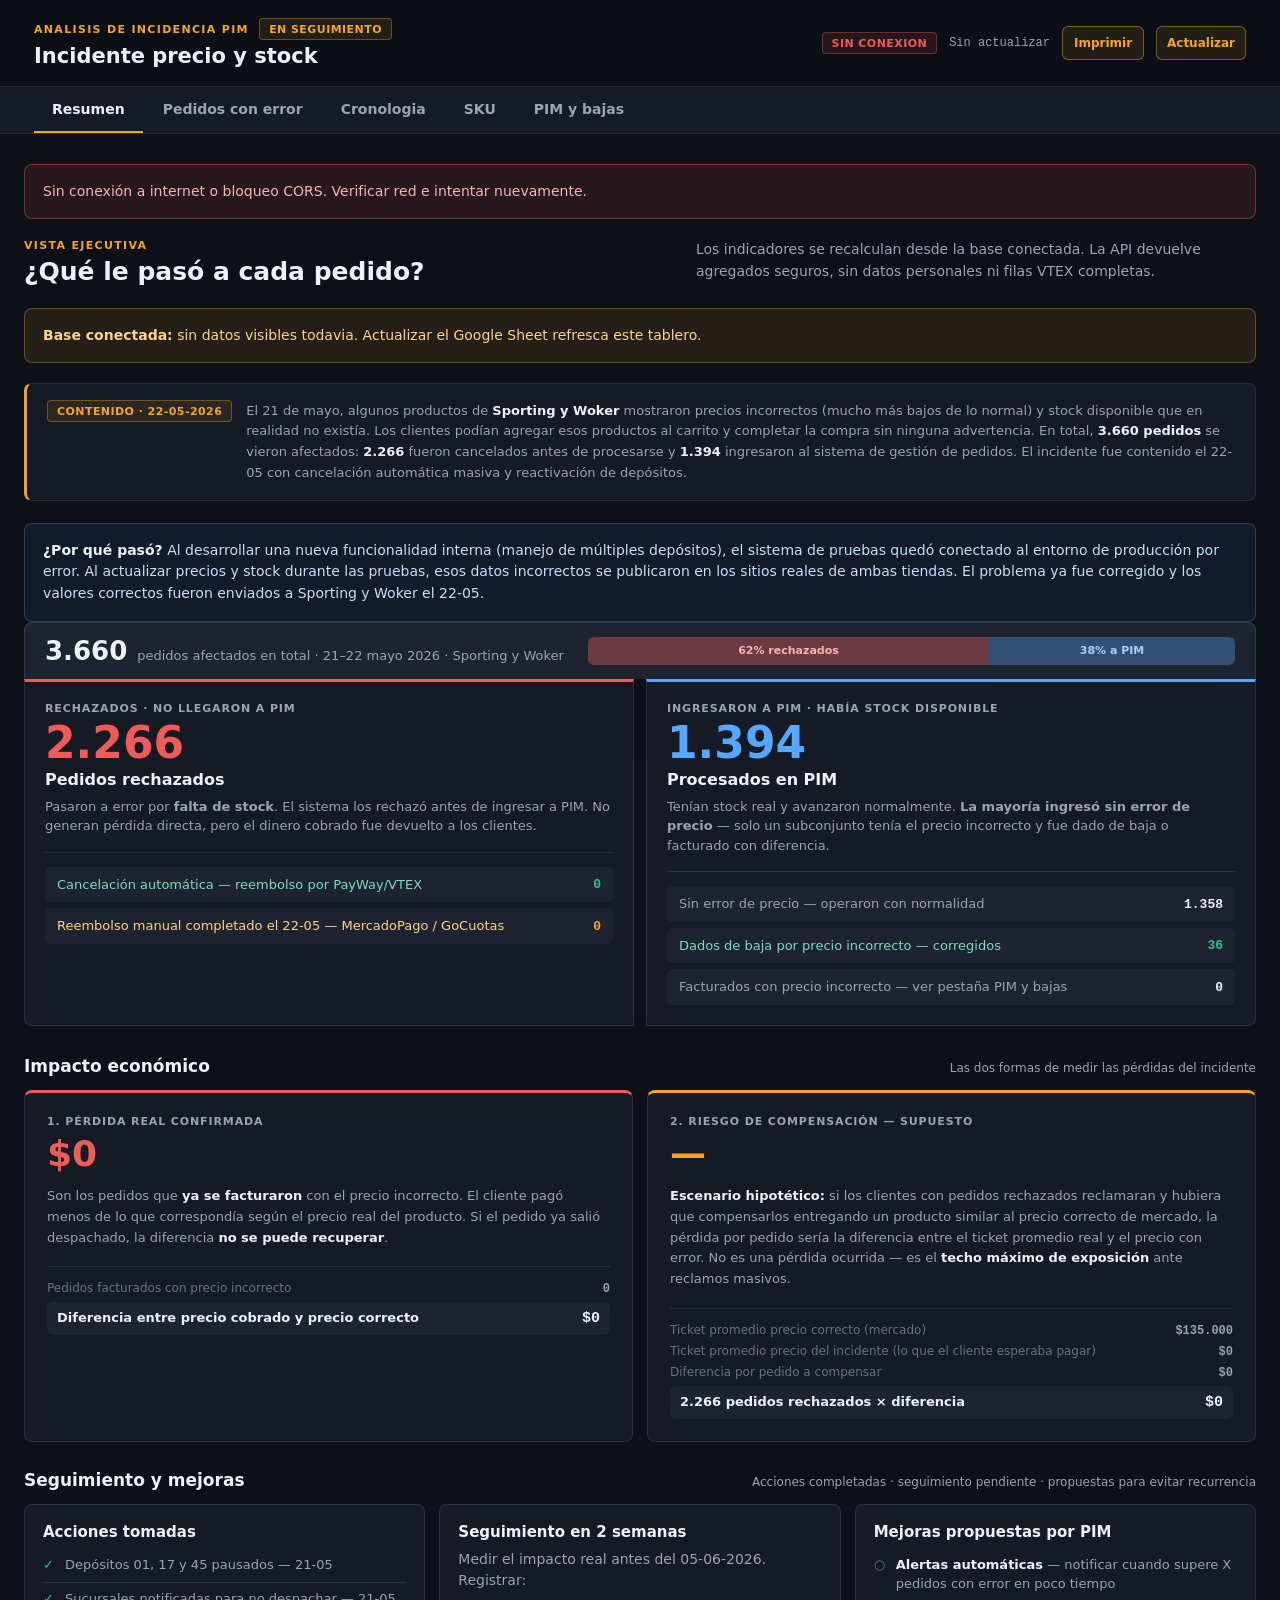
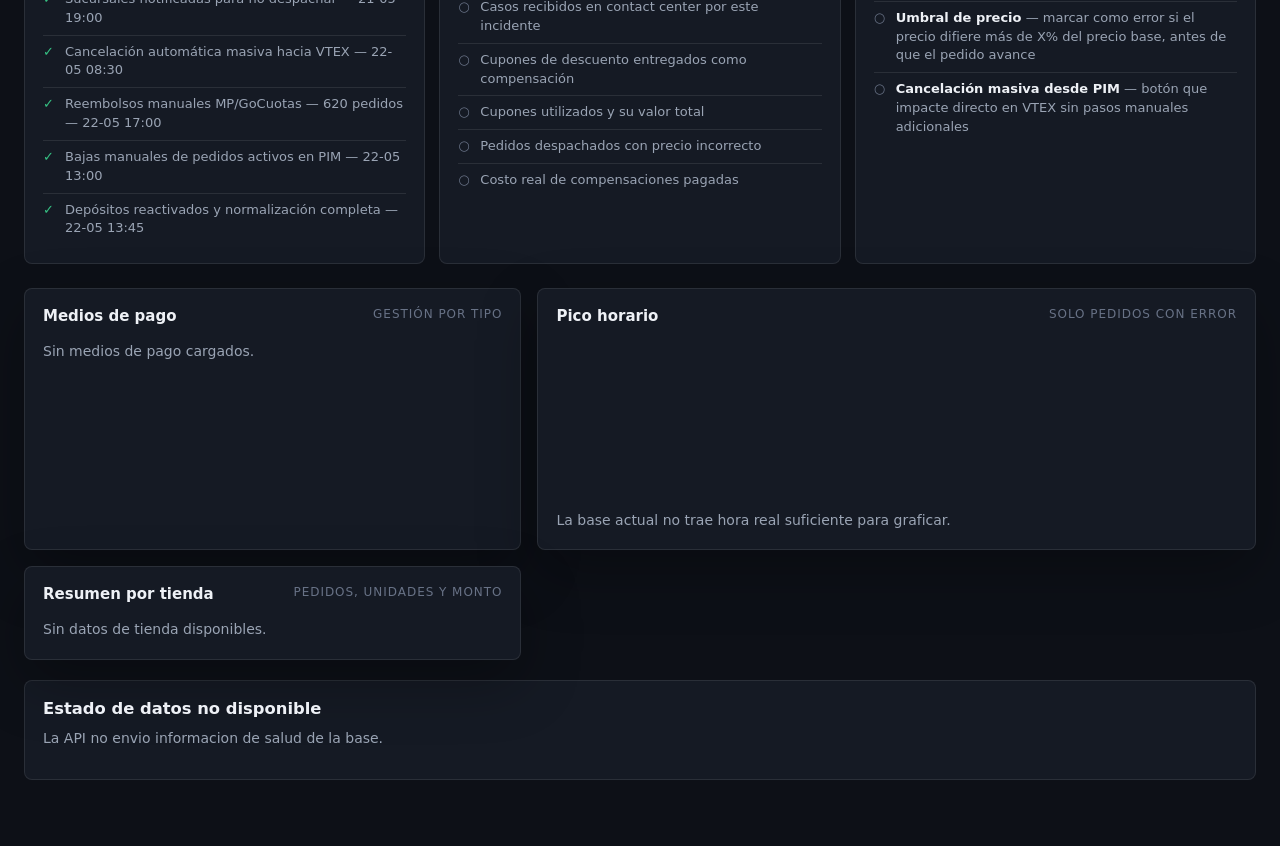
==== commit 479c2898: "Add printable executive summary view - Print button in header triggers window.print() - Print-only h" ====
--- a/index.html
+++ b/index.html
@@ -7,6 +7,20 @@
   <link rel="stylesheet" href="styles.css">
 </head>
 <body>
+  <div class="print-header">
+    <div class="print-header-top">
+      <div>
+        <p class="print-eyebrow">Dashboard operativo · Incidencia PIM</p>
+        <h1 class="print-title">Incidente Precio y Stock</h1>
+        <p class="print-subtitle">Sporting y Woker · 21–22 mayo 2026</p>
+      </div>
+      <div class="print-meta">
+        <span id="printStatusLabel"></span>
+        <span id="printDate"></span>
+      </div>
+    </div>
+  </div>
+
   <div class="loading-overlay" id="loadingOverlay">
     <div class="loading-spinner"></div>
     <p>Cargando datos del incidente...</p>
@@ -20,6 +34,7 @@
     <div class="header-actions">
       <span class="status-pill" id="sourceStatus">Conectando</span>
       <span class="last-update" id="lastUpdate">Sin actualizar</span>
+      <button class="icon-button" id="printBtn" type="button">Imprimir</button>
       <button class="icon-button" id="refreshButton" type="button" title="Actualizar datos">Actualizar</button>
     </div>
   </header>
--- a/styles.css
+++ b/styles.css
@@ -1221,6 +1221,83 @@
 
 .loss-detail-row.highlight strong { color: var(--text); font-size: 15px; }
 
+/* ── Print header (hidden on screen) ───────────────────────── */
+.print-header {
+  display: none;
+}
+
+/* ── Print styles ───────────────────────────────────────────── */
+@media print {
+  :root {
+    --bg: #fff;
+    --surface: #f8f9fa;
+    --surface-2: #eef0f3;
+    --surface-3: #e4e7ec;
+    --border: rgba(0,0,0,.14);
+    --text: #111827;
+    --muted: #4b5563;
+    --quiet: #6b7280;
+    --red: #c0392b;
+    --orange: #d97706;
+    --green: #059669;
+    --blue: #2563eb;
+    --purple: #7c3aed;
+  }
+
+  * { -webkit-print-color-adjust: exact; print-color-adjust: exact; }
+
+  body { background: #fff; }
+
+  /* Show print header, hide screen header */
+  .print-header { display: block; margin-bottom: 28px; padding-bottom: 16px; border-bottom: 2px solid #111827; }
+  .print-header-top { display: flex; justify-content: space-between; align-items: flex-start; gap: 20px; }
+  .print-eyebrow { margin: 0 0 4px; font-size: 11px; font-weight: 700; letter-spacing: .1em; text-transform: uppercase; color: var(--muted); }
+  .print-title { margin: 0 0 4px; font-size: 22px; font-weight: 850; color: var(--text); }
+  .print-subtitle { margin: 0; font-size: 13px; color: var(--muted); }
+  .print-meta { text-align: right; font-size: 12px; color: var(--muted); display: flex; flex-direction: column; gap: 6px; align-items: flex-end; }
+
+  .site-header,
+  .nav-tabs,
+  .loading-overlay,
+  .risk-strip,
+  .toolbar,
+  .paginator,
+  .unlock-panel,
+  .table-wrap,
+  #dataHealth,
+  #refreshButton,
+  #printBtn,
+  .error-banner { display: none !important; }
+
+  /* Show all tab panels as stacked sections */
+  .tab-panel { display: block !important; }
+
+  /* Hide tabs with too much raw data */
+  #tab-errores { display: none !important; }
+
+  .main { width: 100%; padding: 0; }
+
+  .section-heading { margin-bottom: 14px; }
+
+  #tab-cronologia { page-break-before: always; padding-top: 20px; }
+  #tab-sku        { page-break-before: always; padding-top: 20px; }
+  #tab-pim        { page-break-before: always; padding-top: 20px; }
+
+  .flow-buckets,
+  .loss-cards,
+  .story-grid { grid-template-columns: 1fr 1fr; }
+
+  .dashboard-grid { grid-template-columns: 1fr 1fr; }
+
+  .panel,
+  .flow-bucket,
+  .loss-card,
+  .story-card,
+  .kpi-card { box-shadow: none; break-inside: avoid; }
+
+  .kpi-grid { grid-template-columns: repeat(3, 1fr); }
+}
+
 @media (max-width: 860px) {
   .site-header,
   .section-heading,
